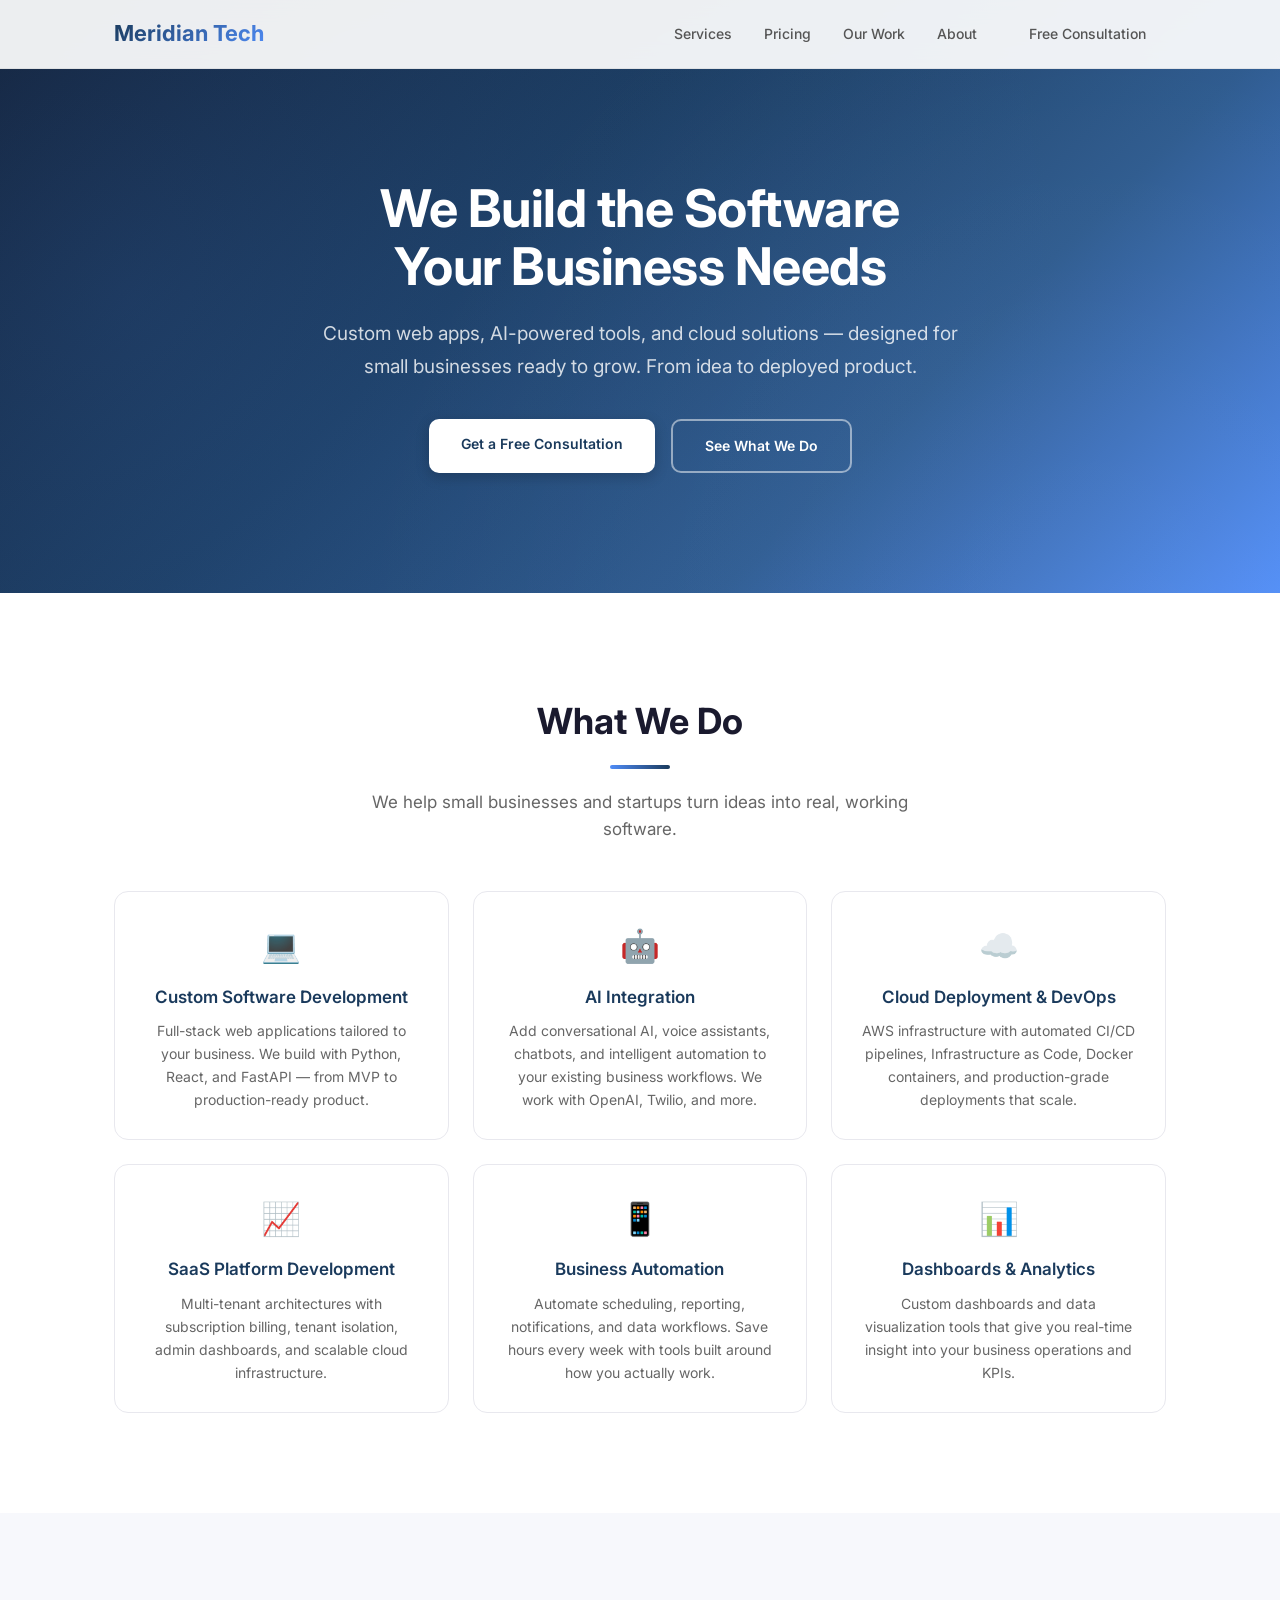
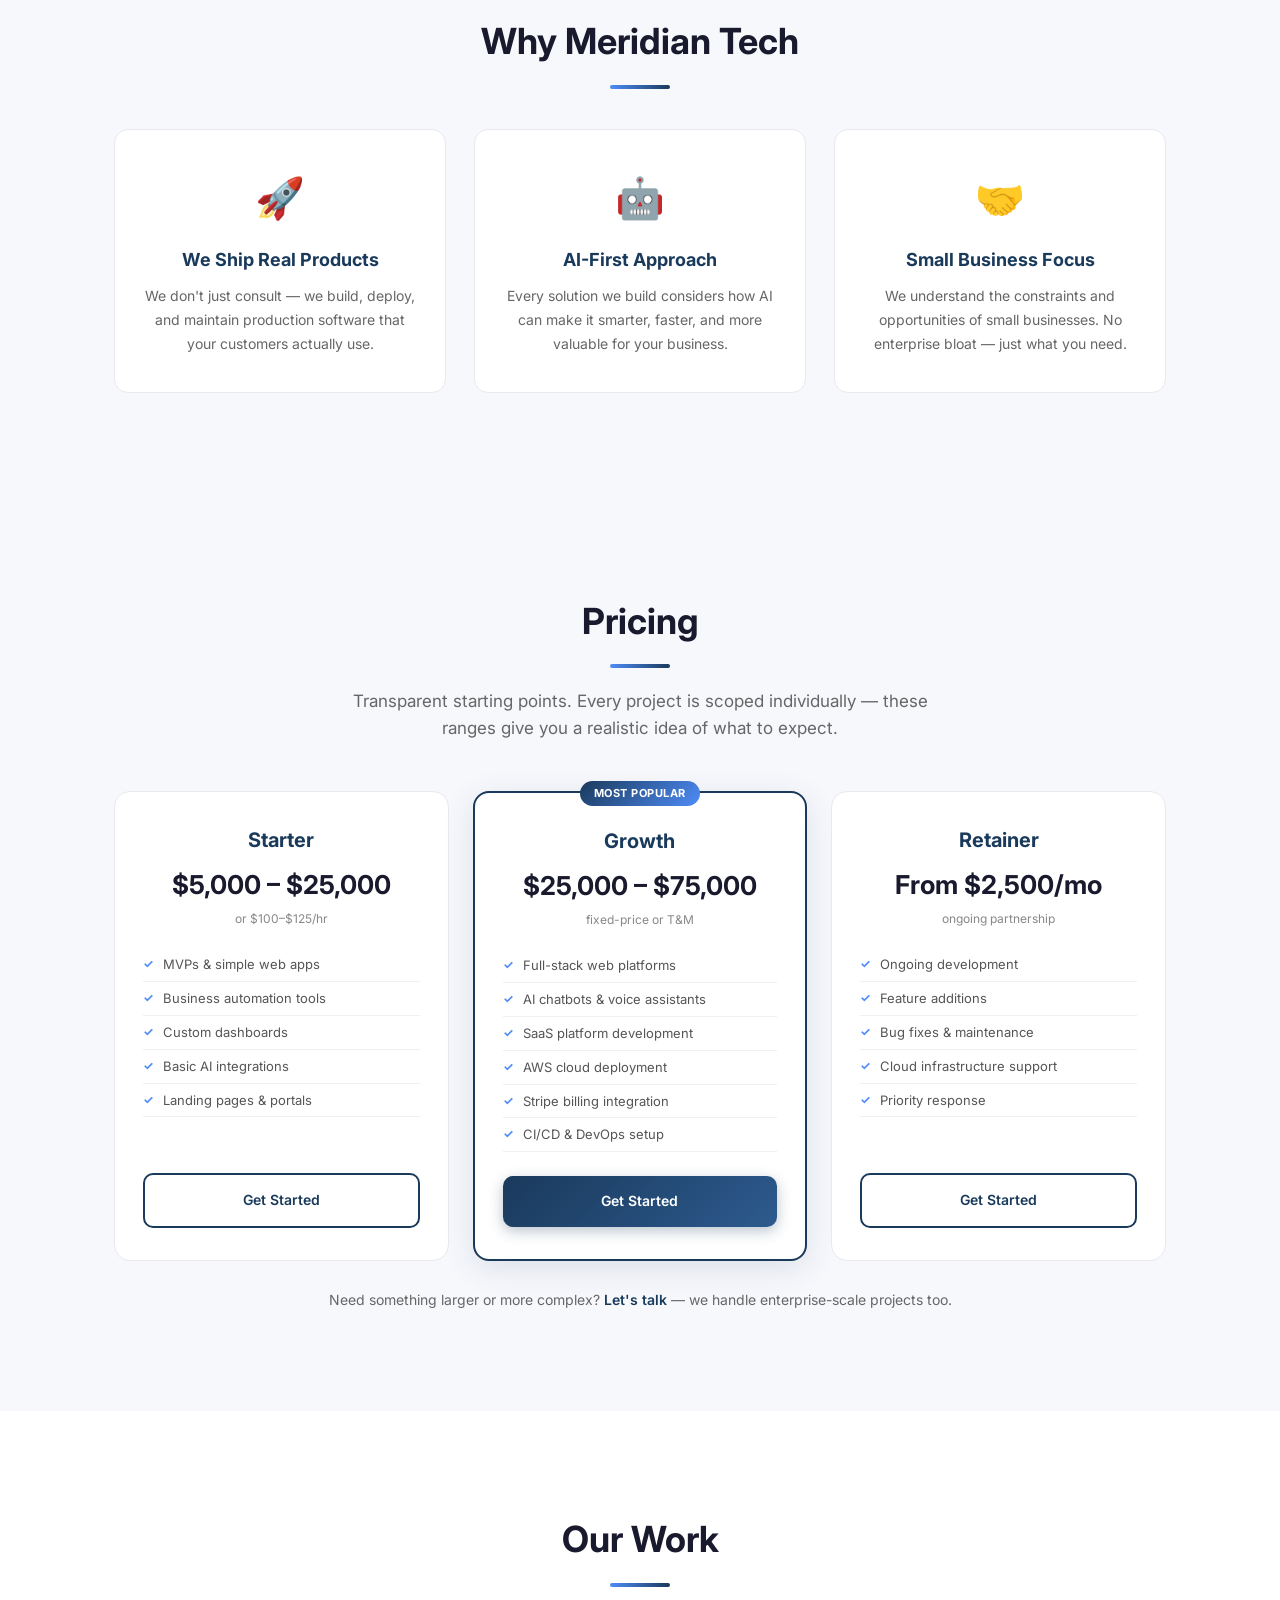
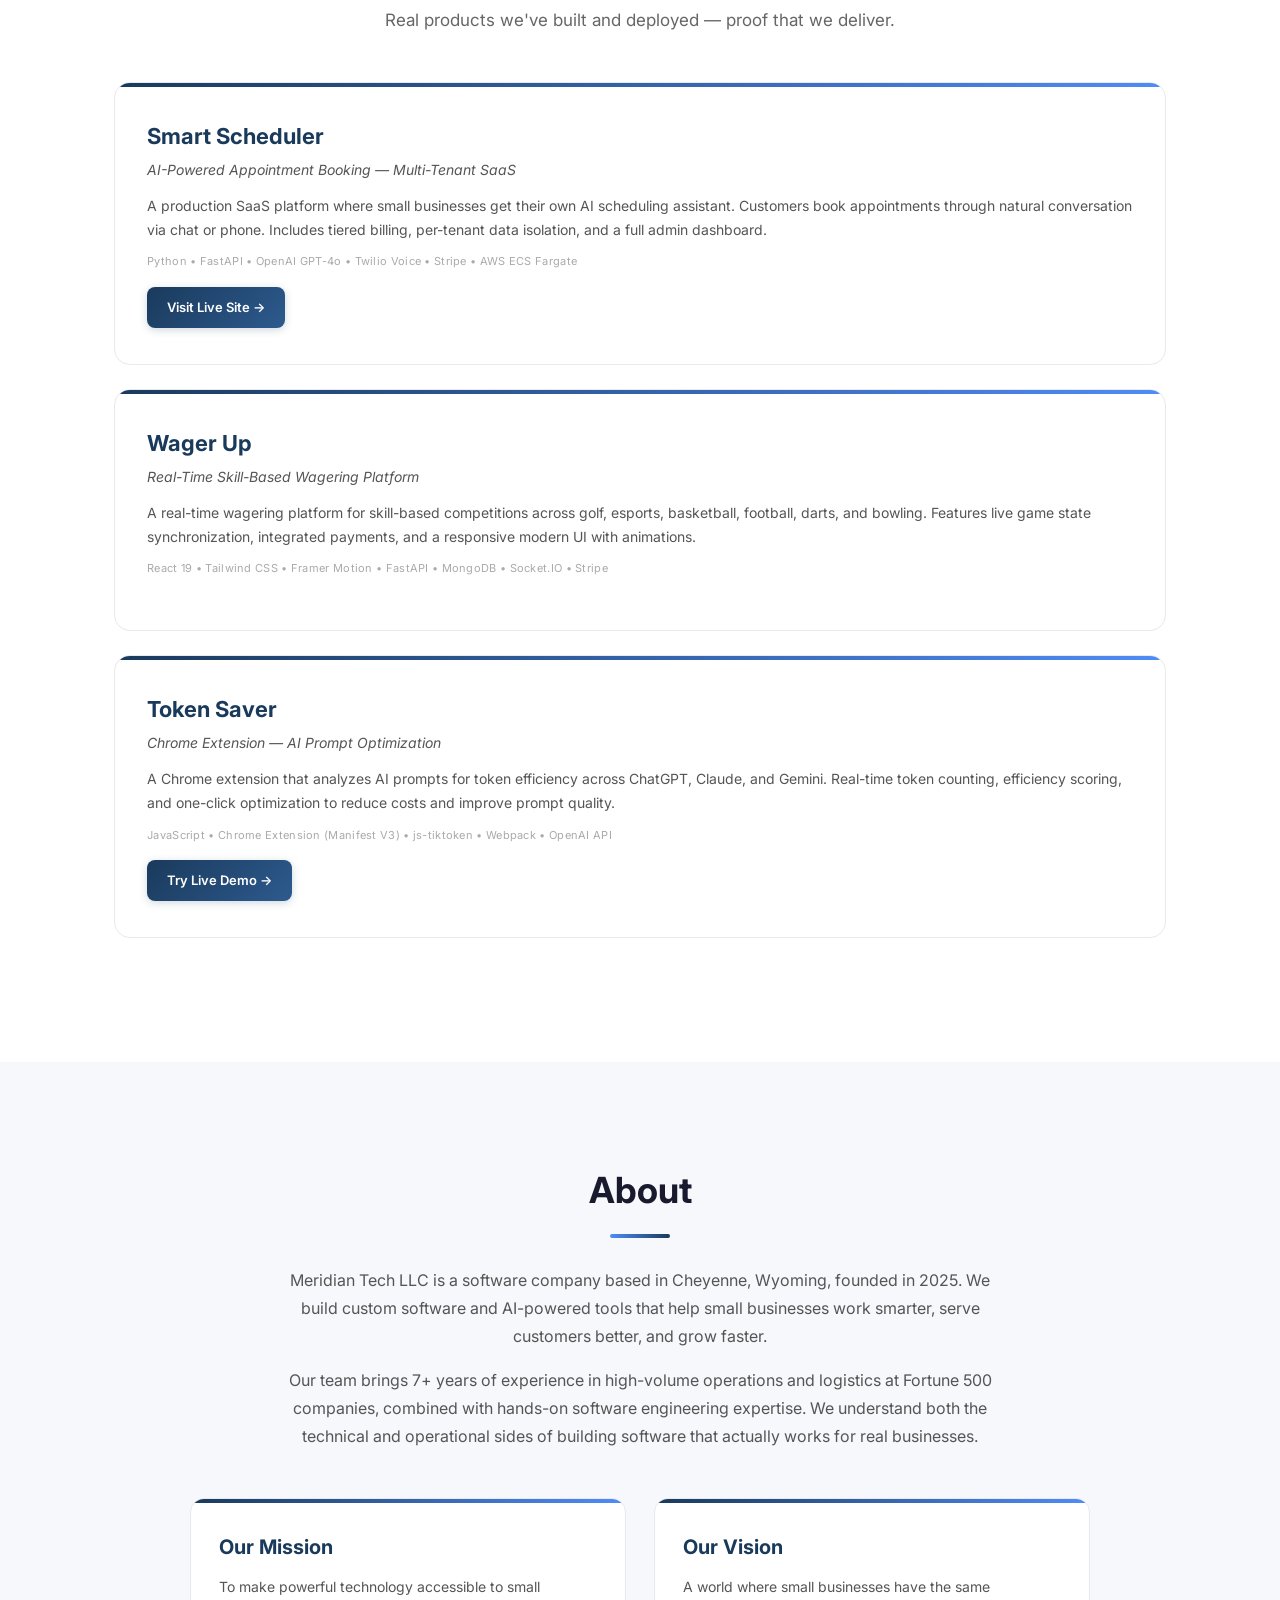
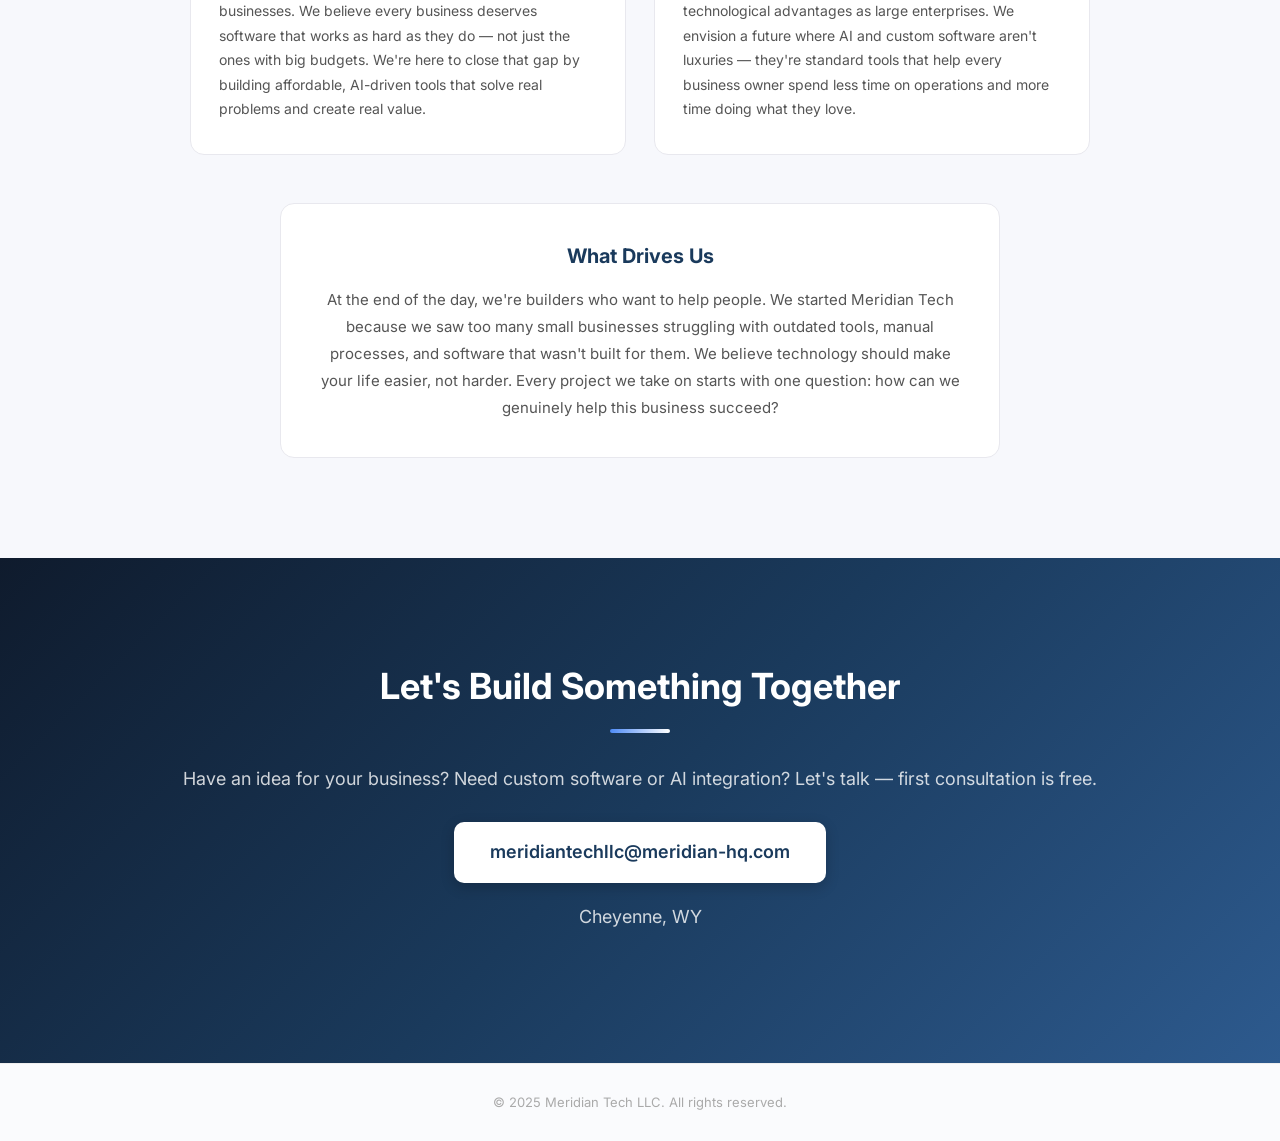
==== index.html @ 708628d1 "Add pricing section with 3 tiers" ====
<!DOCTYPE html>
<html lang="en">
<head>
    <meta charset="UTF-8">
    <meta name="viewport" content="width=device-width, initial-scale=1.0">
    <title>Meridian Tech LLC — Custom Software & AI Solutions for Small Businesses</title>
    <meta name="description" content="Meridian Tech LLC builds custom software, AI integrations, and cloud solutions for small businesses. Get a free consultation today.">
    <link rel="preconnect" href="https://fonts.googleapis.com">
    <link rel="preconnect" href="https://fonts.gstatic.com" crossorigin>
    <link href="https://fonts.googleapis.com/css2?family=Inter:wght@400;500;600;700&display=swap" rel="stylesheet">
    <link rel="stylesheet" href="styles.css">
</head>
<body>

<!-- NAV -->
<nav class="nav">
    <div class="container nav-inner">
        <a href="#" class="logo">Meridian Tech</a>
        <div class="nav-links">
            <a href="#services">Services</a>
            <a href="#pricing">Pricing</a>
            <a href="#work">Our Work</a>
            <a href="#about">About</a>
            <a href="#contact" class="btn btn-sm">Free Consultation</a>
        </div>
        <button class="mobile-toggle" aria-label="Toggle menu">&#9776;</button>
    </div>
</nav>

<!-- HERO -->
<section class="hero">
    <div class="container">
        <h1>We Build the Software<br>Your Business Needs</h1>
        <p class="hero-sub">Custom web apps, AI-powered tools, and cloud solutions — designed for small businesses ready to grow. From idea to deployed product.</p>
        <div class="hero-actions">
            <a href="#contact" class="btn btn-primary">Get a Free Consultation</a>
            <a href="#services" class="btn btn-outline">See What We Do</a>
        </div>
    </div>
</section>

<!-- SERVICES -->
<section id="services" class="section">
    <div class="container">
        <h2 class="section-title fade-in">What We Do</h2>
        <p class="section-desc fade-in">We help small businesses and startups turn ideas into real, working software.</p>
        <div class="services-grid">
            <div class="service fade-in">
                <div class="service-icon">&#128187;</div>
                <h4>Custom Software Development</h4>
                <p>Full-stack web applications tailored to your business. We build with Python, React, and FastAPI — from MVP to production-ready product.</p>
            </div>
            <div class="service fade-in">
                <div class="service-icon">&#129302;</div>
                <h4>AI Integration</h4>
                <p>Add conversational AI, voice assistants, chatbots, and intelligent automation to your existing business workflows. We work with OpenAI, Twilio, and more.</p>
            </div>
            <div class="service fade-in">
                <div class="service-icon">&#9729;&#65039;</div>
                <h4>Cloud Deployment &amp; DevOps</h4>
                <p>AWS infrastructure with automated CI/CD pipelines, Infrastructure as Code, Docker containers, and production-grade deployments that scale.</p>
            </div>
            <div class="service fade-in">
                <div class="service-icon">&#128200;</div>
                <h4>SaaS Platform Development</h4>
                <p>Multi-tenant architectures with subscription billing, tenant isolation, admin dashboards, and scalable cloud infrastructure.</p>
            </div>
            <div class="service fade-in">
                <div class="service-icon">&#128241;</div>
                <h4>Business Automation</h4>
                <p>Automate scheduling, reporting, notifications, and data workflows. Save hours every week with tools built around how you actually work.</p>
            </div>
            <div class="service fade-in">
                <div class="service-icon">&#128202;</div>
                <h4>Dashboards &amp; Analytics</h4>
                <p>Custom dashboards and data visualization tools that give you real-time insight into your business operations and KPIs.</p>
            </div>
        </div>
    </div>
</section>

<!-- WHY US -->
<section class="section section-alt">
    <div class="container">
        <h2 class="section-title fade-in">Why Meridian Tech</h2>
        <div class="why-grid">
            <div class="why-item fade-in">
                <div class="why-icon">&#128640;</div>
                <h4>We Ship Real Products</h4>
                <p>We don't just consult — we build, deploy, and maintain production software that your customers actually use.</p>
            </div>
            <div class="why-item fade-in">
                <div class="why-icon">&#129302;</div>
                <h4>AI-First Approach</h4>
                <p>Every solution we build considers how AI can make it smarter, faster, and more valuable for your business.</p>
            </div>
            <div class="why-item fade-in">
                <div class="why-icon">&#129309;</div>
                <h4>Small Business Focus</h4>
                <p>We understand the constraints and opportunities of small businesses. No enterprise bloat — just what you need.</p>
            </div>
        </div>
    </div>
</section>

<!-- PRICING -->
<section id="pricing" class="section section-alt">
    <div class="container">
        <h2 class="section-title fade-in">Pricing</h2>
        <p class="section-desc fade-in">Transparent starting points. Every project is scoped individually — these ranges give you a realistic idea of what to expect.</p>
        <div class="pricing-grid">

            <div class="pricing-card fade-in">
                <div class="pricing-tier">Starter</div>
                <div class="pricing-range">$5,000 – $25,000</div>
                <div class="pricing-rate">or $100–$125/hr</div>
                <ul class="pricing-list">
                    <li>MVPs &amp; simple web apps</li>
                    <li>Business automation tools</li>
                    <li>Custom dashboards</li>
                    <li>Basic AI integrations</li>
                    <li>Landing pages &amp; portals</li>
                </ul>
                <a href="#contact" class="btn btn-outline">Get Started</a>
            </div>

            <div class="pricing-card pricing-featured fade-in">
                <div class="pricing-badge">Most Popular</div>
                <div class="pricing-tier">Growth</div>
                <div class="pricing-range">$25,000 – $75,000</div>
                <div class="pricing-rate">fixed-price or T&amp;M</div>
                <ul class="pricing-list">
                    <li>Full-stack web platforms</li>
                    <li>AI chatbots &amp; voice assistants</li>
                    <li>SaaS platform development</li>
                    <li>AWS cloud deployment</li>
                    <li>Stripe billing integration</li>
                    <li>CI/CD &amp; DevOps setup</li>
                </ul>
                <a href="#contact" class="btn btn-primary">Get Started</a>
            </div>

            <div class="pricing-card fade-in">
                <div class="pricing-tier">Retainer</div>
                <div class="pricing-range">From $2,500/mo</div>
                <div class="pricing-rate">ongoing partnership</div>
                <ul class="pricing-list">
                    <li>Ongoing development</li>
                    <li>Feature additions</li>
                    <li>Bug fixes &amp; maintenance</li>
                    <li>Cloud infrastructure support</li>
                    <li>Priority response</li>
                </ul>
                <a href="#contact" class="btn btn-outline">Get Started</a>
            </div>

        </div>
        <p class="pricing-note fade-in">Need something larger or more complex? <a href="#contact">Let's talk</a> — we handle enterprise-scale projects too.</p>
    </div>
</section>

<!-- OUR WORK / PORTFOLIO -->
<section id="work" class="section">
    <div class="container">
        <h2 class="section-title fade-in">Our Work</h2>
        <p class="section-desc fade-in">Real products we've built and deployed — proof that we deliver.</p>

        <div class="portfolio-item fade-in">
            <div class="portfolio-info">
                <h3>Smart Scheduler</h3>
                <p class="portfolio-tag">AI-Powered Appointment Booking — Multi-Tenant SaaS</p>
                <p>A production SaaS platform where small businesses get their own AI scheduling assistant. Customers book appointments through natural conversation via chat or phone. Includes tiered billing, per-tenant data isolation, and a full admin dashboard.</p>
                <div class="card-tech">Python &bull; FastAPI &bull; OpenAI GPT-4o &bull; Twilio Voice &bull; Stripe &bull; AWS ECS Fargate</div>
                <a href="https://ai-scheduling-agent.com" class="btn btn-sm" target="_blank">Visit Live Site &rarr;</a>
            </div>
        </div>

        <div class="portfolio-item fade-in">
            <div class="portfolio-info">
                <h3>Wager Up</h3>
                <p class="portfolio-tag">Real-Time Skill-Based Wagering Platform</p>
                <p>A real-time wagering platform for skill-based competitions across golf, esports, basketball, football, darts, and bowling. Features live game state synchronization, integrated payments, and a responsive modern UI with animations.</p>
                <div class="card-tech">React 19 &bull; Tailwind CSS &bull; Framer Motion &bull; FastAPI &bull; MongoDB &bull; Socket.IO &bull; Stripe</div>
            </div>
        </div>

        <div class="portfolio-item fade-in">
            <div class="portfolio-info">
                <h3>Token Saver</h3>
                <p class="portfolio-tag">Chrome Extension — AI Prompt Optimization</p>
                <p>A Chrome extension that analyzes AI prompts for token efficiency across ChatGPT, Claude, and Gemini. Real-time token counting, efficiency scoring, and one-click optimization to reduce costs and improve prompt quality.</p>
                <div class="card-tech">JavaScript &bull; Chrome Extension (Manifest V3) &bull; js-tiktoken &bull; Webpack &bull; OpenAI API</div>
                <a href="https://todddunn84-ux.github.io/Token-Saver/" class="btn btn-sm" target="_blank">Try Live Demo &rarr;</a>
            </div>
        </div>
    </div>
</section>

<!-- ABOUT -->
<section id="about" class="section section-alt">
    <div class="container">
        <h2 class="section-title fade-in">About</h2>
        <div class="about-content fade-in">
            <p>
                Meridian Tech LLC is a software company based in Cheyenne, Wyoming, founded in 2025.
                We build custom software and AI-powered tools that help small businesses work smarter,
                serve customers better, and grow faster.
            </p>
            <p>
                Our team brings 7+ years of experience in high-volume operations and logistics at
                Fortune 500 companies, combined with hands-on software engineering expertise. We understand
                both the technical and operational sides of building software that actually works
                for real businesses.
            </p>
        </div>

        <div class="mission-vision fade-in">
            <div class="mv-card">
                <h3>Our Mission</h3>
                <p>To make powerful technology accessible to small businesses. We believe every business
                deserves software that works as hard as they do — not just the ones with big budgets.
                We're here to close that gap by building affordable, AI-driven tools that solve real
                problems and create real value.</p>
            </div>
            <div class="mv-card">
                <h3>Our Vision</h3>
                <p>A world where small businesses have the same technological advantages as large
                enterprises. We envision a future where AI and custom software aren't luxuries —
                they're standard tools that help every business owner spend less time on operations
                and more time doing what they love.</p>
            </div>
        </div>

        <div class="values-block fade-in">
            <h3>What Drives Us</h3>
            <p>At the end of the day, we're builders who want to help people. We started Meridian Tech
            because we saw too many small businesses struggling with outdated tools, manual processes,
            and software that wasn't built for them. We believe technology should make your life easier,
            not harder. Every project we take on starts with one question: how can we genuinely help
            this business succeed?</p>
        </div>
    </div>
</section>

<!-- CONTACT / CTA -->
<section id="contact" class="section cta-section">
    <div class="container">
        <h2 class="section-title fade-in">Let's Build Something Together</h2>
        <div class="contact-info fade-in">
            <p>Have an idea for your business? Need custom software or AI integration? Let's talk — first consultation is free.</p>
            <a href="mailto:meridiantechllc@meridian-hq.com" class="btn btn-primary btn-lg">meridiantechllc@meridian-hq.com</a>
            <p class="contact-location">Cheyenne, WY</p>
        </div>
    </div>
</section>

<!-- FOOTER -->
<footer class="footer">
    <div class="container">
        <p>&copy; 2025 Meridian Tech LLC. All rights reserved.</p>
    </div>
</footer>

<script>
    // Mobile nav toggle
    const toggle = document.querySelector('.mobile-toggle');
    const navLinks = document.querySelector('.nav-links');
    toggle.addEventListener('click', () => navLinks.classList.toggle('open'));

    // Smooth scroll + close mobile nav
    document.querySelectorAll('a[href^="#"]').forEach(a => {
        a.addEventListener('click', e => {
            e.preventDefault();
            const target = document.querySelector(a.getAttribute('href'));
            if (target) target.scrollIntoView({ behavior: 'smooth' });
            navLinks.classList.remove('open');
        });
    });

    // Nav shadow on scroll
    const nav = document.querySelector('.nav');
    window.addEventListener('scroll', () => {
        nav.classList.toggle('scrolled', window.scrollY > 20);
    });

    // Scroll-triggered fade-in animations
    const observer = new IntersectionObserver((entries) => {
        entries.forEach((entry, i) => {
            if (entry.isIntersecting) {
                setTimeout(() => {
                    entry.target.classList.add('visible');
                }, i * 100);
                observer.unobserve(entry.target);
            }
        });
    }, { threshold: 0.15 });

    document.querySelectorAll('.fade-in').forEach(el => observer.observe(el));
</script>

</body>
</html>
---- styles.css ----
/* === RESET & BASE === */
*, *::before, *::after { margin: 0; padding: 0; box-sizing: border-box; }
html { scroll-behavior: smooth; }
body {
    font-family: 'Inter', -apple-system, BlinkMacSystemFont, sans-serif;
    color: #1a1a2e;
    line-height: 1.6;
    background: #fff;
    overflow-x: hidden;
}
a { color: inherit; text-decoration: none; }
img { max-width: 100%; }

/* === LAYOUT === */
.container { max-width: 1100px; margin: 0 auto; padding: 0 24px; }
.section { padding: 100px 0; }
.section-alt { background: #f7f8fc; }
.section-title {
    font-size: 36px;
    font-weight: 700;
    text-align: center;
    margin-bottom: 12px;
    color: #1a1a2e;
}
.section-title::after {
    content: '';
    display: block;
    width: 60px;
    height: 4px;
    background: linear-gradient(90deg, #4f8cf7, #1a3a5c);
    border-radius: 2px;
    margin: 14px auto 0;
}
.section-desc {
    text-align: center;
    color: #666;
    font-size: 17px;
    max-width: 580px;
    margin: 20px auto 48px;
}

/* === FADE-IN ANIMATION === */
.fade-in {
    opacity: 0;
    transform: translateY(30px);
    transition: opacity 0.7s ease, transform 0.7s ease;
}
.fade-in.visible { opacity: 1; transform: translateY(0); }

/* === NAV === */
.nav {
    position: fixed;
    top: 0; left: 0; right: 0;
    background: rgba(255,255,255,0.92);
    backdrop-filter: blur(12px);
    -webkit-backdrop-filter: blur(12px);
    z-index: 100;
    border-bottom: 1px solid rgba(0,0,0,0.06);
    transition: box-shadow 0.3s;
}

.nav.scrolled { box-shadow: 0 2px 20px rgba(0,0,0,0.08); }
.nav-inner { display: flex; align-items: center; justify-content: space-between; height: 68px; }
.logo {
    font-size: 22px; font-weight: 700;
    background: linear-gradient(135deg, #1a3a5c, #4f8cf7);
    -webkit-background-clip: text; -webkit-text-fill-color: transparent;
    background-clip: text;
}
.nav-links { display: flex; align-items: center; gap: 32px; }
.nav-links a { font-size: 14px; font-weight: 500; color: #555; transition: color 0.2s; position: relative; }
.nav-links a:not(.btn):hover { color: #1a3a5c; }
.nav-links a:not(.btn)::after {
    content: ''; position: absolute; bottom: -4px; left: 0;
    width: 0; height: 2px; background: #4f8cf7; transition: width 0.3s;
}
.nav-links a:not(.btn):hover::after { width: 100%; }
.mobile-toggle { display: none; background: none; border: none; font-size: 26px; cursor: pointer; color: #333; }

/* === BUTTONS === */
.btn {
    display: inline-block; padding: 14px 32px; border-radius: 10px;
    font-size: 14px; font-weight: 600; transition: all 0.3s; cursor: pointer; border: none;
}
.btn-sm { padding: 10px 20px; font-size: 13px; border-radius: 8px; }
.btn-primary {
    background: linear-gradient(135deg, #1a3a5c, #2d5a8e); color: #fff;
    box-shadow: 0 4px 14px rgba(26,58,92,0.3);
}
.btn-primary:hover { transform: translateY(-2px); box-shadow: 0 6px 20px rgba(26,58,92,0.4); }
.btn-outline { border: 2px solid #1a3a5c; color: #1a3a5c; background: transparent; }
.btn-outline:hover { background: #1a3a5c; color: #fff; transform: translateY(-2px); }

/* === HERO === */
.hero {
    padding: 180px 0 120px; text-align: center;
    background: linear-gradient(135deg, #0f1b2d 0%, #1a3a5c 40%, #2d5a8e 70%, #4f8cf7 100%);
    color: #fff; position: relative; overflow: hidden;
}
.hero::before {
    content: ''; position: absolute; top: -50%; left: -50%; width: 200%; height: 200%;
    background: radial-gradient(circle at 30% 50%, rgba(79,140,247,0.15) 0%, transparent 50%),
                radial-gradient(circle at 70% 80%, rgba(255,255,255,0.05) 0%, transparent 40%);
    animation: heroGlow 8s ease-in-out infinite alternate;
}
@keyframes heroGlow { 0% { transform: translate(0,0) scale(1); } 100% { transform: translate(-2%,-1%) scale(1.05); } }
.hero .container { position: relative; z-index: 1; }
.hero h1 { font-size: 52px; font-weight: 700; line-height: 1.12; margin-bottom: 22px; letter-spacing: -0.5px; }
.hero-sub { font-size: 19px; color: rgba(255,255,255,0.8); max-width: 640px; margin: 0 auto 36px; line-height: 1.7; }
.hero-actions { display: flex; gap: 16px; justify-content: center; flex-wrap: wrap; }
.hero .btn-primary { background: #fff; color: #1a3a5c; box-shadow: 0 4px 14px rgba(0,0,0,0.2); }
.hero .btn-primary:hover { box-shadow: 0 6px 24px rgba(0,0,0,0.3); transform: translateY(-2px); }
.hero .btn-outline { border-color: rgba(255,255,255,0.5); color: #fff; }
.hero .btn-outline:hover { background: rgba(255,255,255,0.15); border-color: #fff; }

/* === SERVICES === */
.services-grid { display: grid; grid-template-columns: repeat(3, 1fr); gap: 24px; }
.service {
    background: #fff; border: 1px solid #e8e8ee; border-radius: 14px;
    padding: 28px; transition: all 0.3s ease; position: relative; text-align: center;
}
.service-icon { font-size: 32px; margin-bottom: 12px; }
.service::before {
    content: ''; position: absolute; top: 0; left: 0;
    width: 4px; height: 0;
    background: linear-gradient(180deg, #4f8cf7, #1a3a5c);
    border-radius: 4px 0 0 4px; transition: height 0.4s ease;
}
.service:hover { box-shadow: 0 8px 28px rgba(0,0,0,0.07); transform: translateY(-3px); }
.service:hover::before { height: 100%; }
.service h4 { font-size: 17px; font-weight: 600; color: #1a3a5c; margin-bottom: 8px; }
.service p { font-size: 14px; color: #666; line-height: 1.65; }

/* === WHY US === */
.why-grid { display: grid; grid-template-columns: repeat(3, 1fr); gap: 28px; margin-top: 40px; }
.why-item {
    text-align: center;
    background: #fff;
    border: 1px solid #e8e8ee;
    border-radius: 14px;
    padding: 36px 28px;
    transition: all 0.3s ease;
}
.why-item:hover { box-shadow: 0 10px 32px rgba(0,0,0,0.08); transform: translateY(-4px); }
.why-icon {
    font-size: 40px;
    margin-bottom: 16px;
    display: block;
}
.why-item h4 { font-size: 18px; font-weight: 700; color: #1a3a5c; margin-bottom: 10px; }
.why-item p { font-size: 14px; color: #666; line-height: 1.7; }

/* === PRICING === */
.pricing-grid { display: grid; grid-template-columns: repeat(3, 1fr); gap: 24px; margin-top: 40px; }
.pricing-card {
    background: #fff; border: 1px solid #e8e8ee; border-radius: 16px;
    padding: 32px 28px; text-align: center; position: relative;
    transition: all 0.3s ease; display: flex; flex-direction: column;
}
.pricing-card:hover { box-shadow: 0 12px 40px rgba(0,0,0,0.08); transform: translateY(-4px); }
.pricing-featured {
    border: 2px solid #1a3a5c;
    box-shadow: 0 8px 32px rgba(26,58,92,0.12);
}
.pricing-badge {
    position: absolute; top: -12px; left: 50%; transform: translateX(-50%);
    background: linear-gradient(135deg, #1a3a5c, #4f8cf7);
    color: #fff; font-size: 11px; font-weight: 700; padding: 4px 14px;
    border-radius: 20px; letter-spacing: 0.5px; text-transform: uppercase;
}
.pricing-tier { font-size: 20px; font-weight: 700; color: #1a3a5c; margin-bottom: 8px; }
.pricing-range { font-size: 26px; font-weight: 700; color: #1a1a2e; margin-bottom: 4px; }
.pricing-rate { font-size: 12px; color: #888; margin-bottom: 20px; }
.pricing-list { list-style: none; text-align: left; margin-bottom: 24px; flex: 1; }
.pricing-list li {
    font-size: 13px; color: #555; padding: 6px 0;
    border-bottom: 1px solid #f0f0f0; padding-left: 20px; position: relative;
}
.pricing-list li::before {
    content: '✓'; position: absolute; left: 0;
    color: #4f8cf7; font-weight: 700; font-size: 12px;
}
.pricing-note { text-align: center; font-size: 14px; color: #666; margin-top: 28px; }
.pricing-note a { color: #1a3a5c; font-weight: 600; }

/* === PORTFOLIO === */
.portfolio-item {
    background: #fff; border: 1px solid #e8e8ee; border-radius: 16px;
    padding: 36px 32px; margin-bottom: 24px;
    transition: all 0.3s ease; position: relative; overflow: hidden;
}
.portfolio-item::before {
    content: ''; position: absolute; top: 0; left: 0; right: 0;
    height: 4px; background: linear-gradient(90deg, #1a3a5c, #4f8cf7);
}
.portfolio-item:hover { box-shadow: 0 12px 40px rgba(0,0,0,0.08); transform: translateY(-3px); }
.portfolio-info h3 { font-size: 22px; font-weight: 700; color: #1a3a5c; margin-bottom: 4px; }
.portfolio-tag { font-size: 13px; color: #888; font-style: italic; margin-bottom: 12px; }
.portfolio-info p { font-size: 14px; color: #555; line-height: 1.7; margin-bottom: 12px; }
.card-tech { font-size: 11px; color: #aaa; margin-bottom: 16px; letter-spacing: 0.3px; }
.portfolio-item .btn-sm {
    background: linear-gradient(135deg, #1a3a5c, #2d5a8e); color: #fff;
    box-shadow: 0 2px 8px rgba(26,58,92,0.2);
}
.portfolio-item .btn-sm:hover { box-shadow: 0 4px 12px rgba(26,58,92,0.3); }

/* === CTA SECTION === */
.cta-section {
    background: linear-gradient(135deg, #0f1b2d 0%, #1a3a5c 50%, #2d5a8e 100%); color: #fff;
}
.cta-section .section-title { color: #fff; }
.cta-section .section-title::after { background: linear-gradient(90deg, #4f8cf7, #fff); }
.cta-section .contact-info p { color: rgba(255,255,255,0.8); font-size: 18px; margin-bottom: 12px; }
.cta-section .btn-primary.btn-lg {
    padding: 16px 36px; font-size: 18px; background: #fff; color: #1a3a5c;
    box-shadow: 0 4px 14px rgba(0,0,0,0.2); margin: 16px 0; display: inline-block;
}
.cta-section .btn-primary.btn-lg:hover { box-shadow: 0 6px 24px rgba(0,0,0,0.3); transform: translateY(-2px); }
.cta-section .contact-location { color: rgba(255,255,255,0.5); }

/* === ABOUT === */
.about-content { max-width: 720px; margin: 28px auto 0; text-align: center; }
.about-content p { font-size: 16px; color: #555; margin-bottom: 16px; line-height: 1.75; }

/* === MISSION & VISION === */
.mission-vision {
    display: grid; grid-template-columns: 1fr 1fr; gap: 28px;
    margin-top: 48px; max-width: 900px; margin-left: auto; margin-right: auto;
}
.mv-card {
    background: #fff; border: 1px solid #e8e8ee; border-radius: 14px;
    padding: 32px 28px; position: relative; overflow: hidden;
    transition: all 0.3s ease;
}
.mv-card::before {
    content: ''; position: absolute; top: 0; left: 0; right: 0;
    height: 4px; background: linear-gradient(90deg, #1a3a5c, #4f8cf7);
}
.mv-card:hover { box-shadow: 0 10px 32px rgba(0,0,0,0.08); transform: translateY(-3px); }
.mv-card h3 {
    font-size: 20px; font-weight: 700; color: #1a3a5c; margin-bottom: 12px;
}
.mv-card p { font-size: 14px; color: #555; line-height: 1.75; }

/* === VALUES === */
.values-block {
    max-width: 720px; margin: 48px auto 0; text-align: center;
    background: #fff; border: 1px solid #e8e8ee; border-radius: 14px;
    padding: 36px 32px;
}
.values-block h3 {
    font-size: 20px; font-weight: 700; color: #1a3a5c; margin-bottom: 14px;
}
.values-block p { font-size: 15px; color: #555; line-height: 1.8; }

/* === CONTACT === */
.contact-info { text-align: center; padding: 20px 0; }
.contact-location { font-size: 14px; color: #888; margin-top: 4px; }

/* === FOOTER === */
.footer { padding: 28px 0; text-align: center; font-size: 13px; color: #aaa; border-top: 1px solid #eee; background: #fafbfd; }

/* === RESPONSIVE === */
@media (max-width: 768px) {
    .hero { padding: 140px 0 80px; }
    .hero h1 { font-size: 34px; }
    .hero-sub { font-size: 16px; }
    .section { padding: 70px 0; }
    .section-title { font-size: 28px; }
    .services-grid { grid-template-columns: 1fr; }
    .why-grid { grid-template-columns: 1fr; }
    .mission-vision { grid-template-columns: 1fr; }
    .pricing-grid { grid-template-columns: 1fr; }
    .nav-links {
        display: none; position: absolute; top: 68px; left: 0; right: 0;
        background: rgba(255,255,255,0.98); backdrop-filter: blur(12px);
        flex-direction: column; padding: 24px; gap: 18px;
        border-bottom: 1px solid #eee; box-shadow: 0 8px 24px rgba(0,0,0,0.08);
    }
    .nav-links.open { display: flex; }
    .mobile-toggle { display: block; }
    .cta-section .btn-primary.btn-lg { font-size: 15px; padding: 14px 24px; }
}
@media (max-width: 480px) {
    .hero h1 { font-size: 28px; }
    .container { padding: 0 16px; }
}
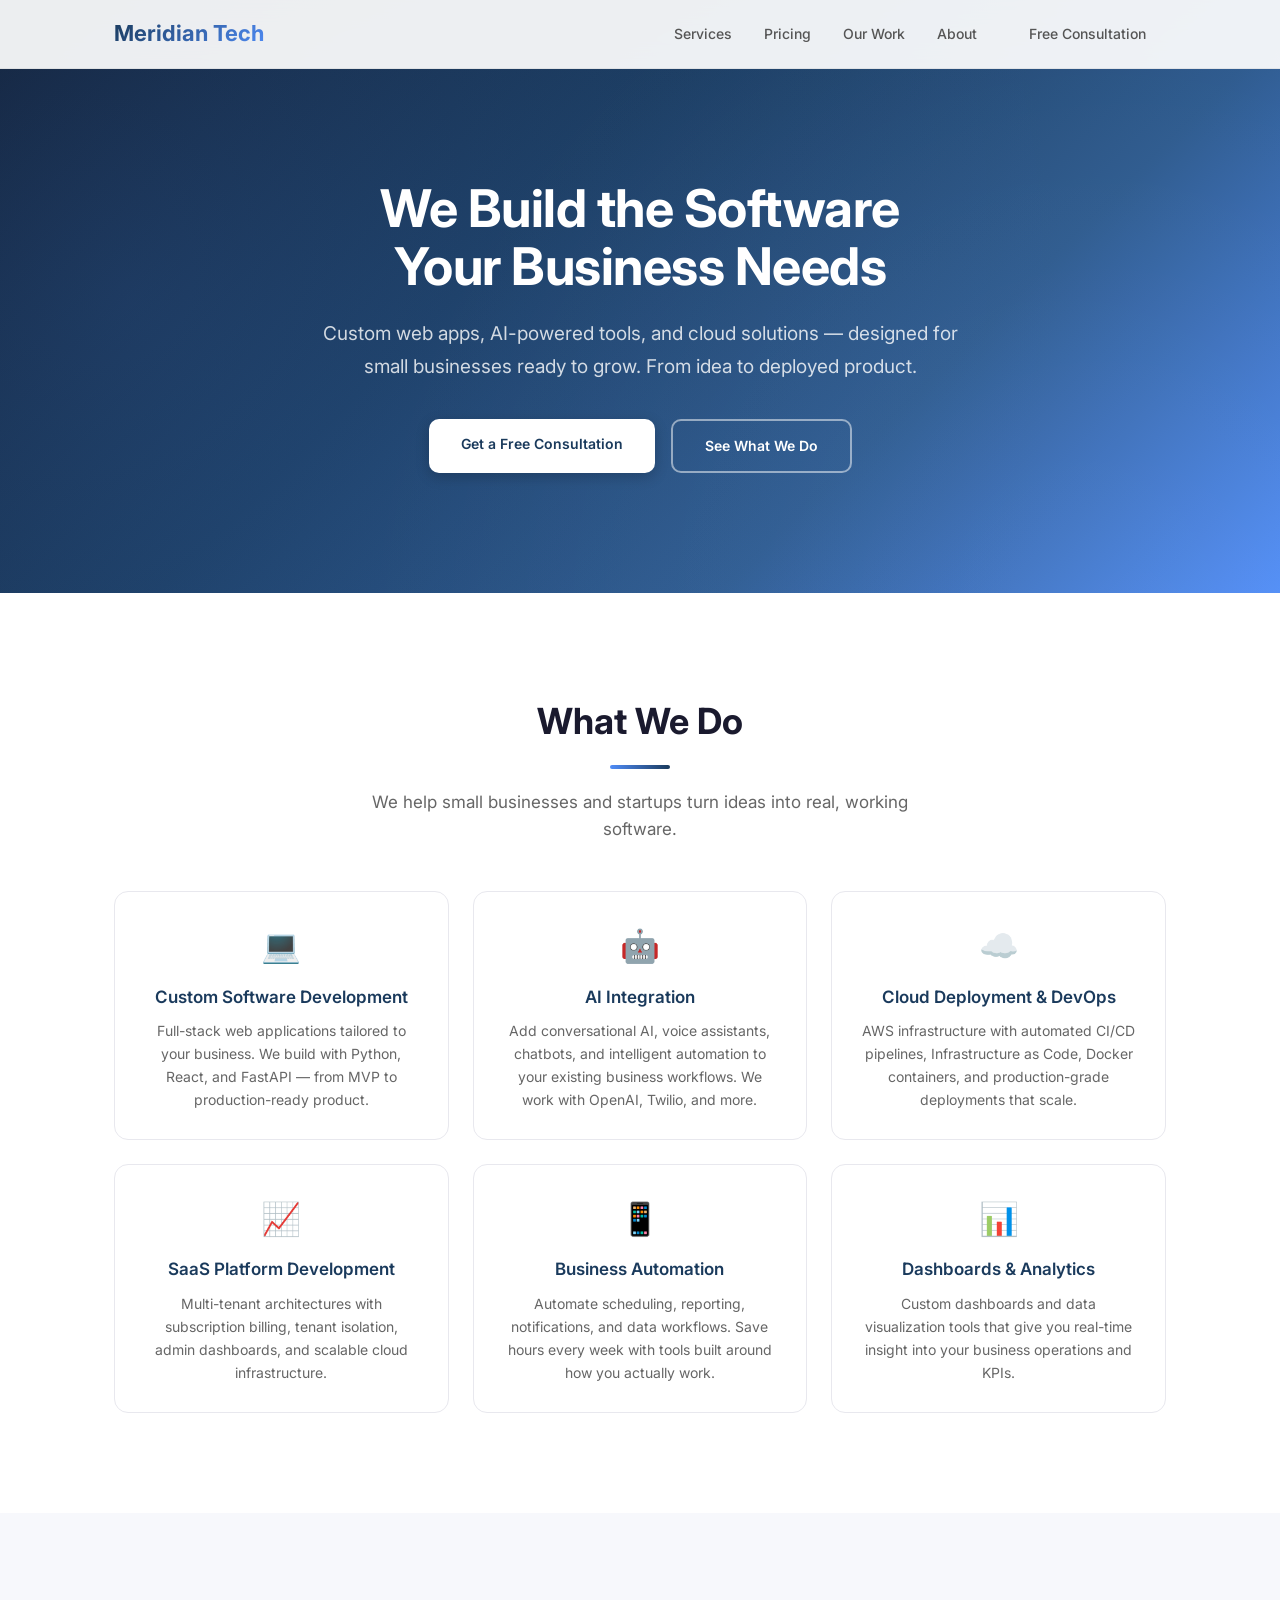
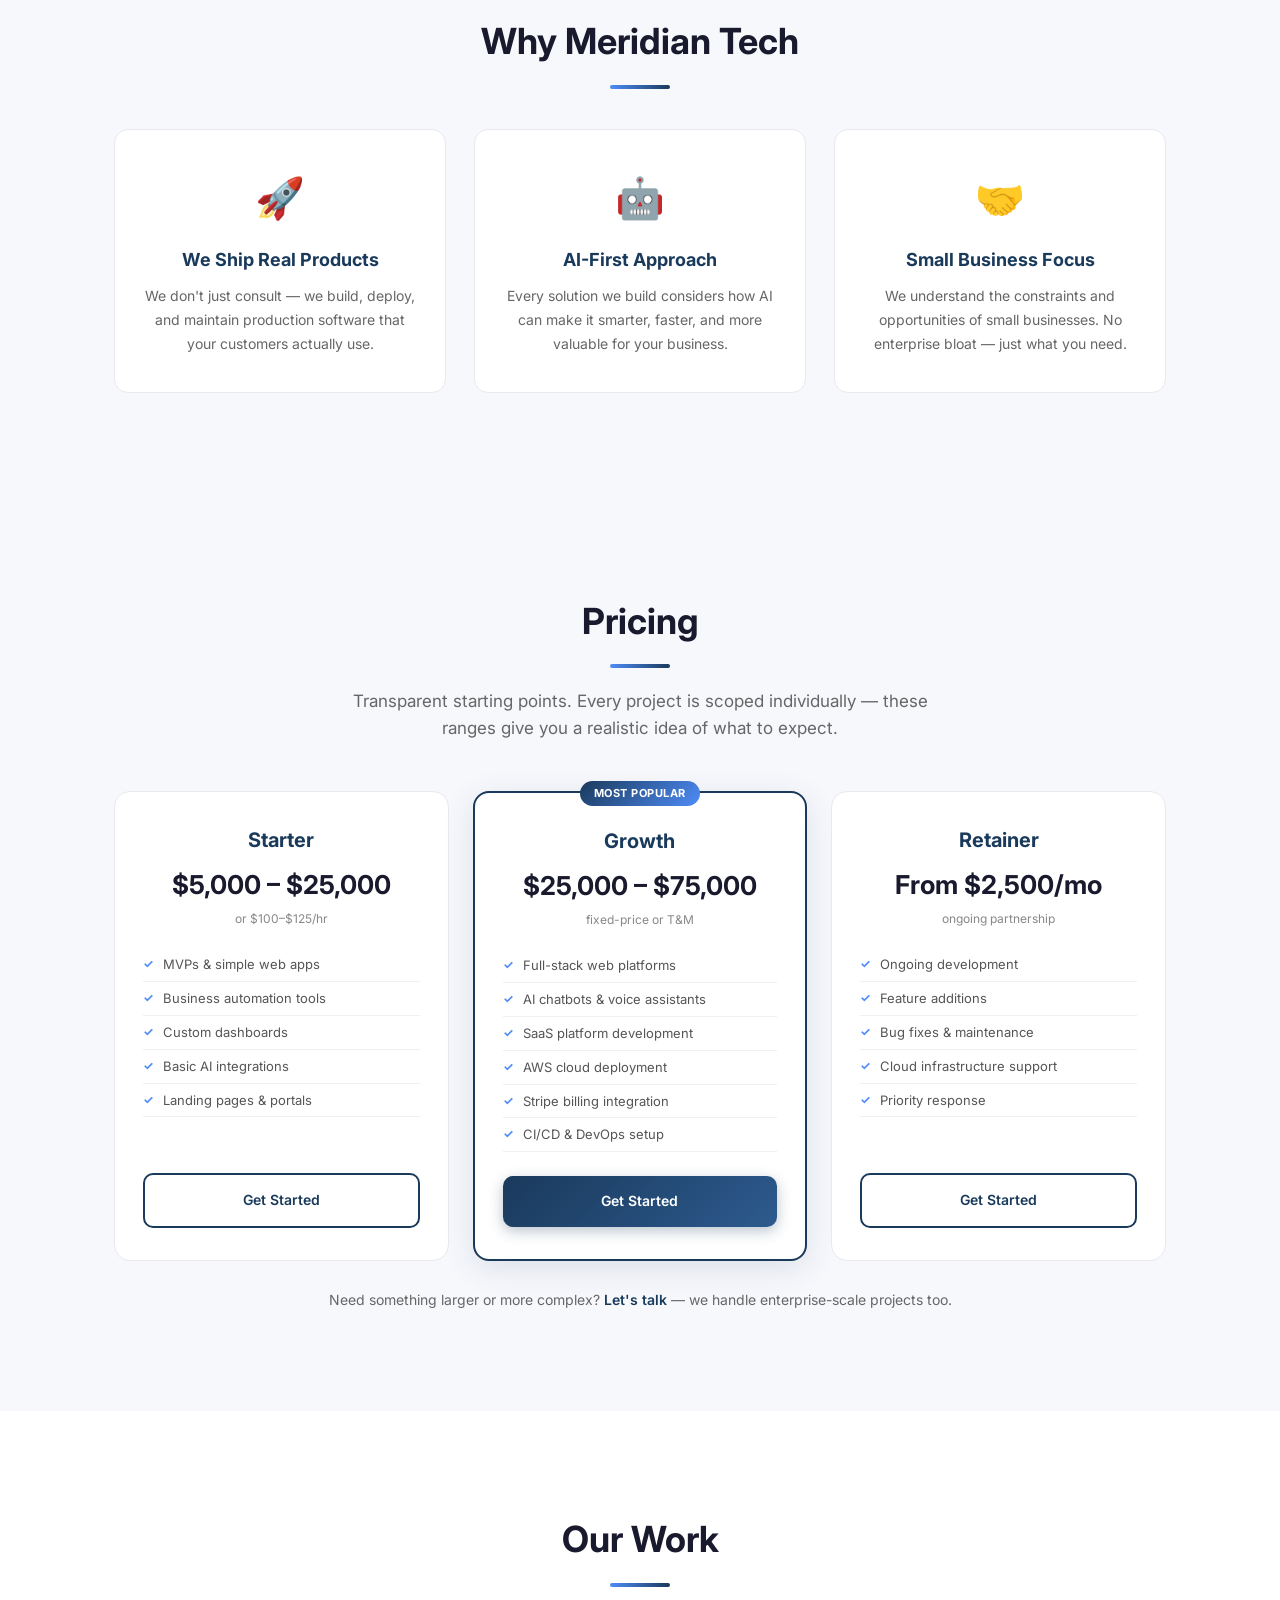
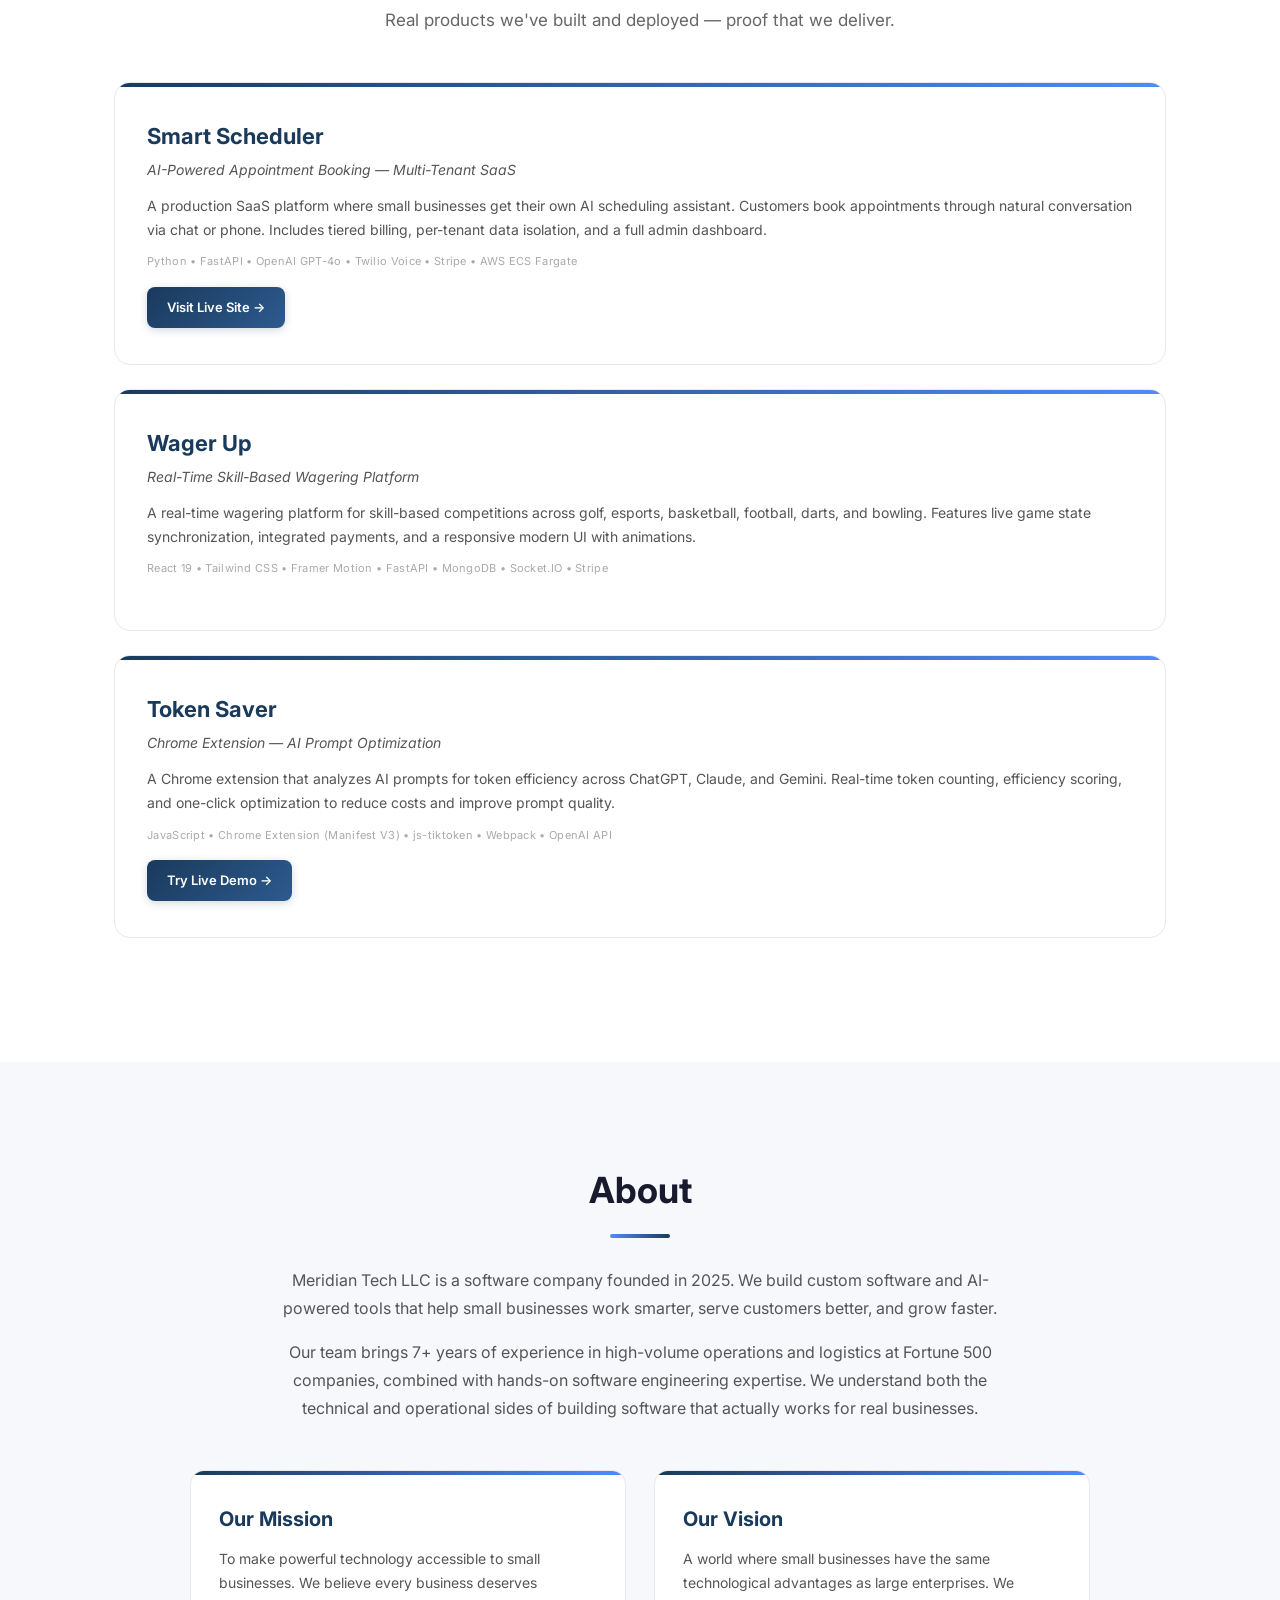
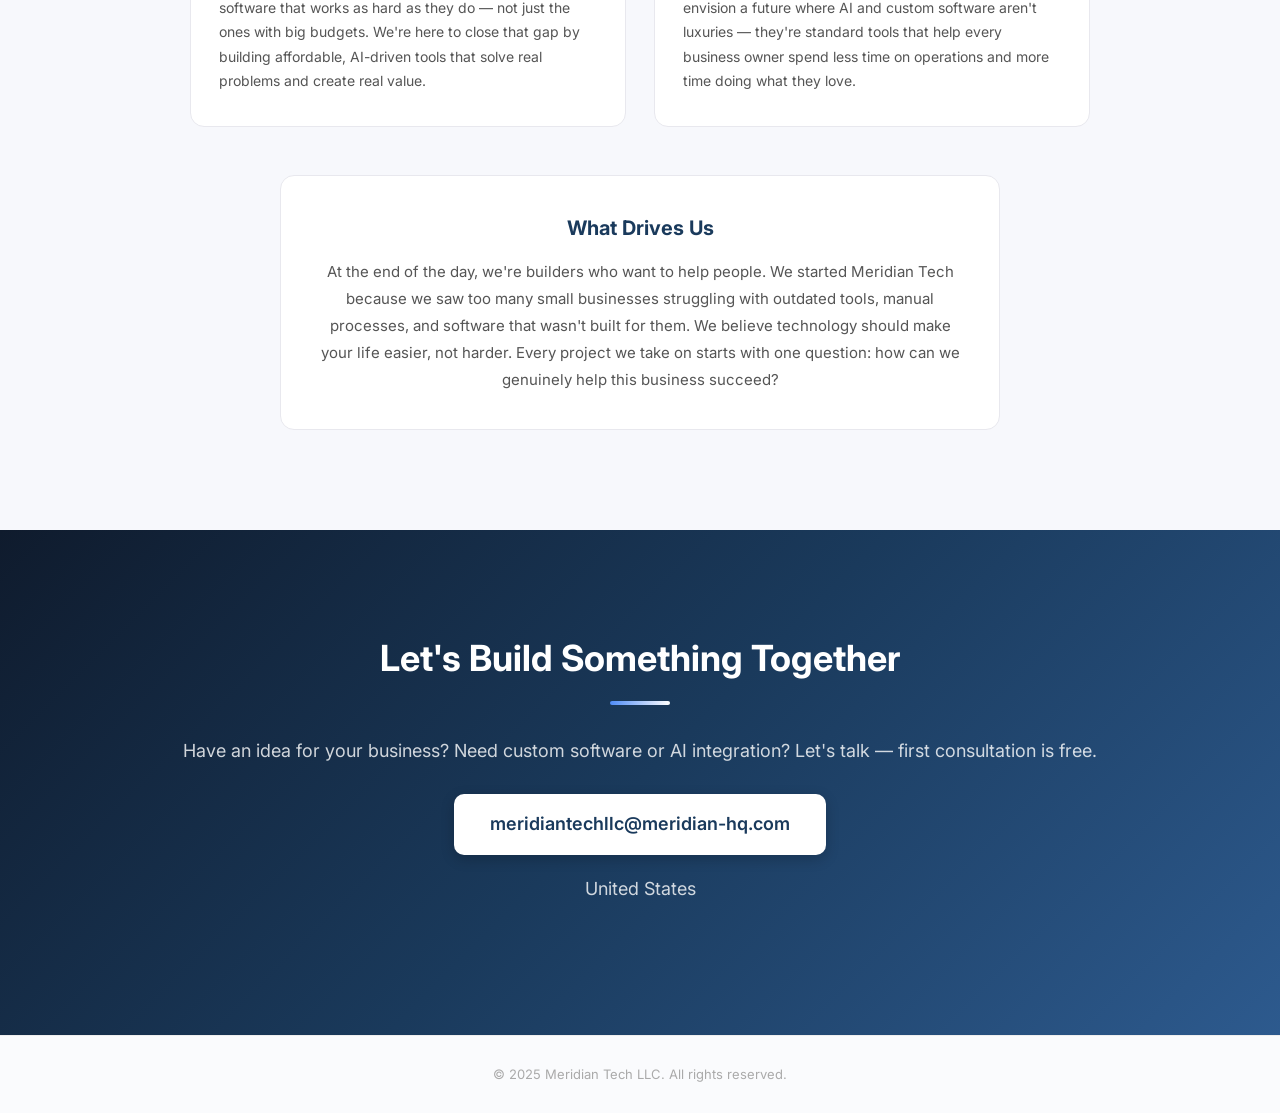
==== commit 532c920e: "Remove Cheyenne WY location from site" ====
--- a/index.html
+++ b/index.html
@@ -202,7 +202,7 @@
         <h2 class="section-title fade-in">About</h2>
         <div class="about-content fade-in">
             <p>
-                Meridian Tech LLC is a software company based in Cheyenne, Wyoming, founded in 2025.
+                Meridian Tech LLC is a software company founded in 2025.
                 We build custom software and AI-powered tools that help small businesses work smarter,
                 serve customers better, and grow faster.
             </p>
@@ -249,7 +249,7 @@
         <div class="contact-info fade-in">
             <p>Have an idea for your business? Need custom software or AI integration? Let's talk — first consultation is free.</p>
             <a href="mailto:meridiantechllc@meridian-hq.com" class="btn btn-primary btn-lg">meridiantechllc@meridian-hq.com</a>
-            <p class="contact-location">Cheyenne, WY</p>
+            <p class="contact-location">United States</p>
         </div>
     </div>
 </section>
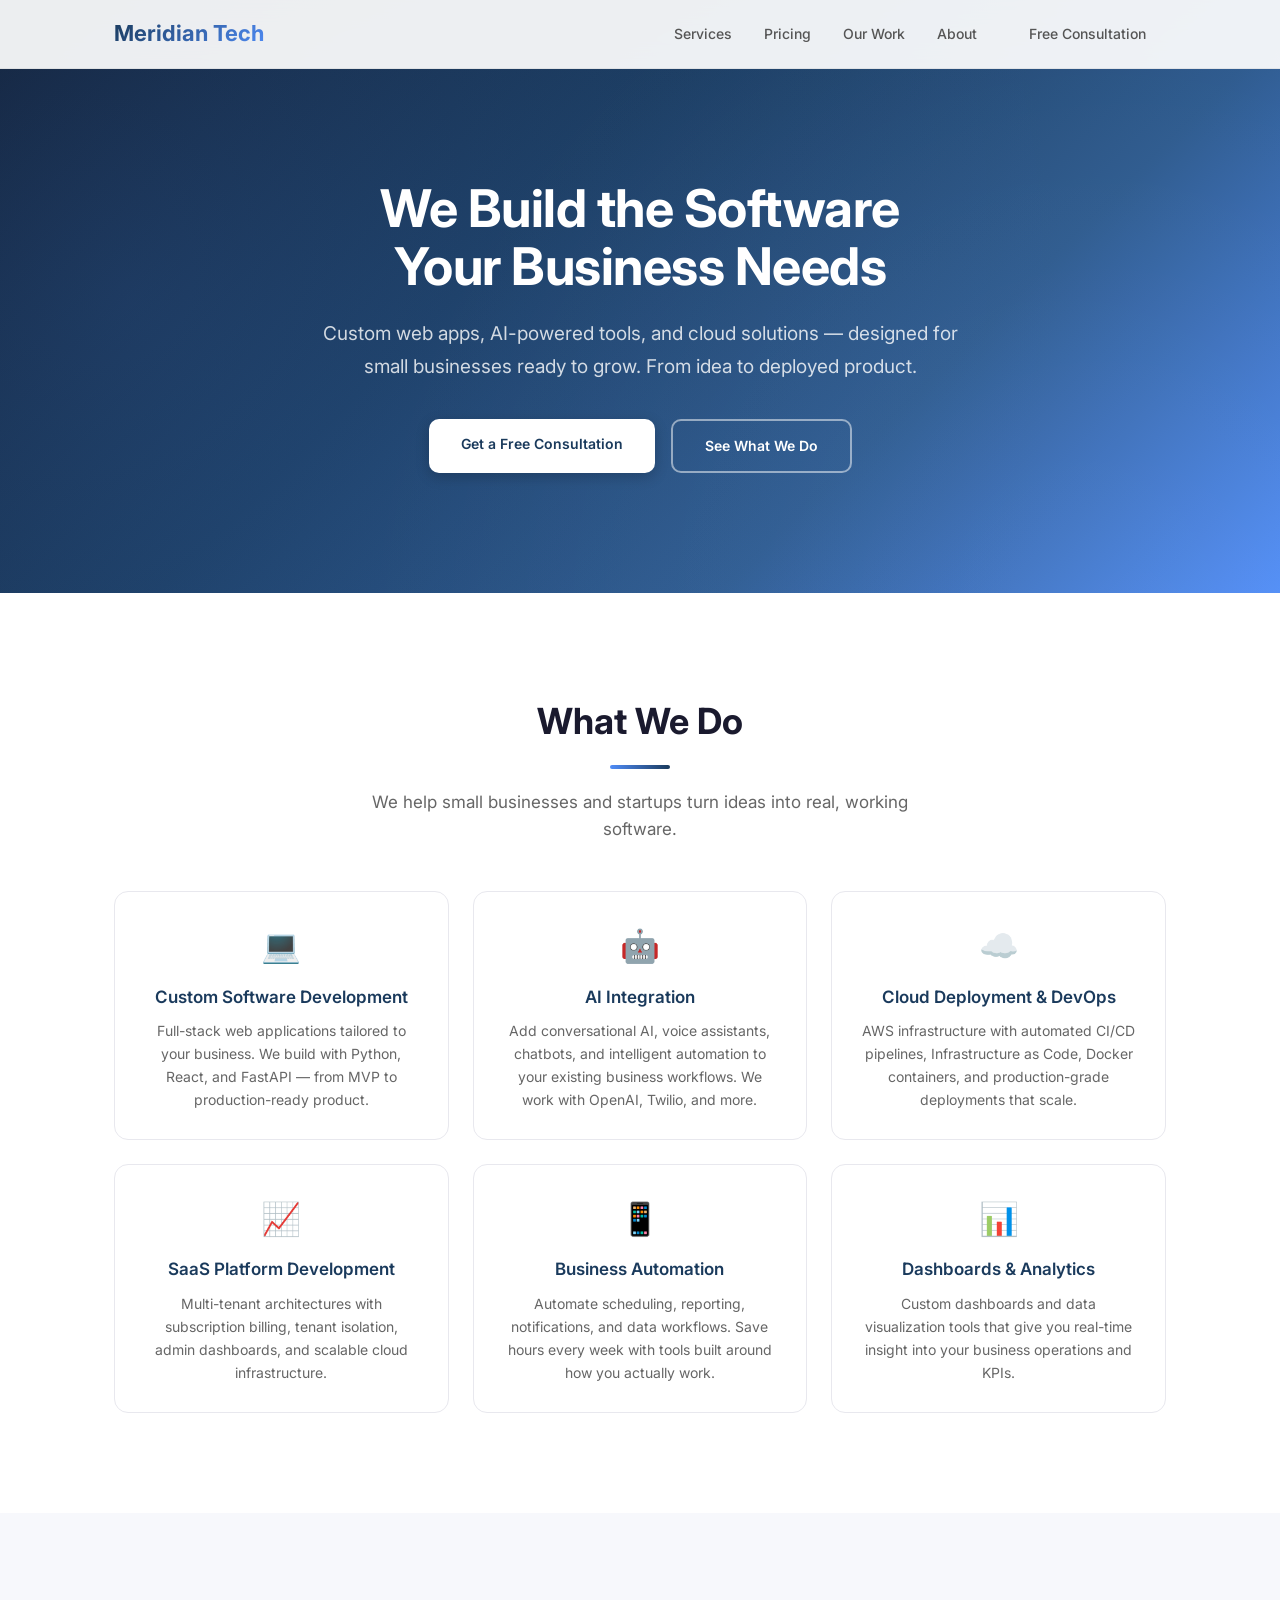
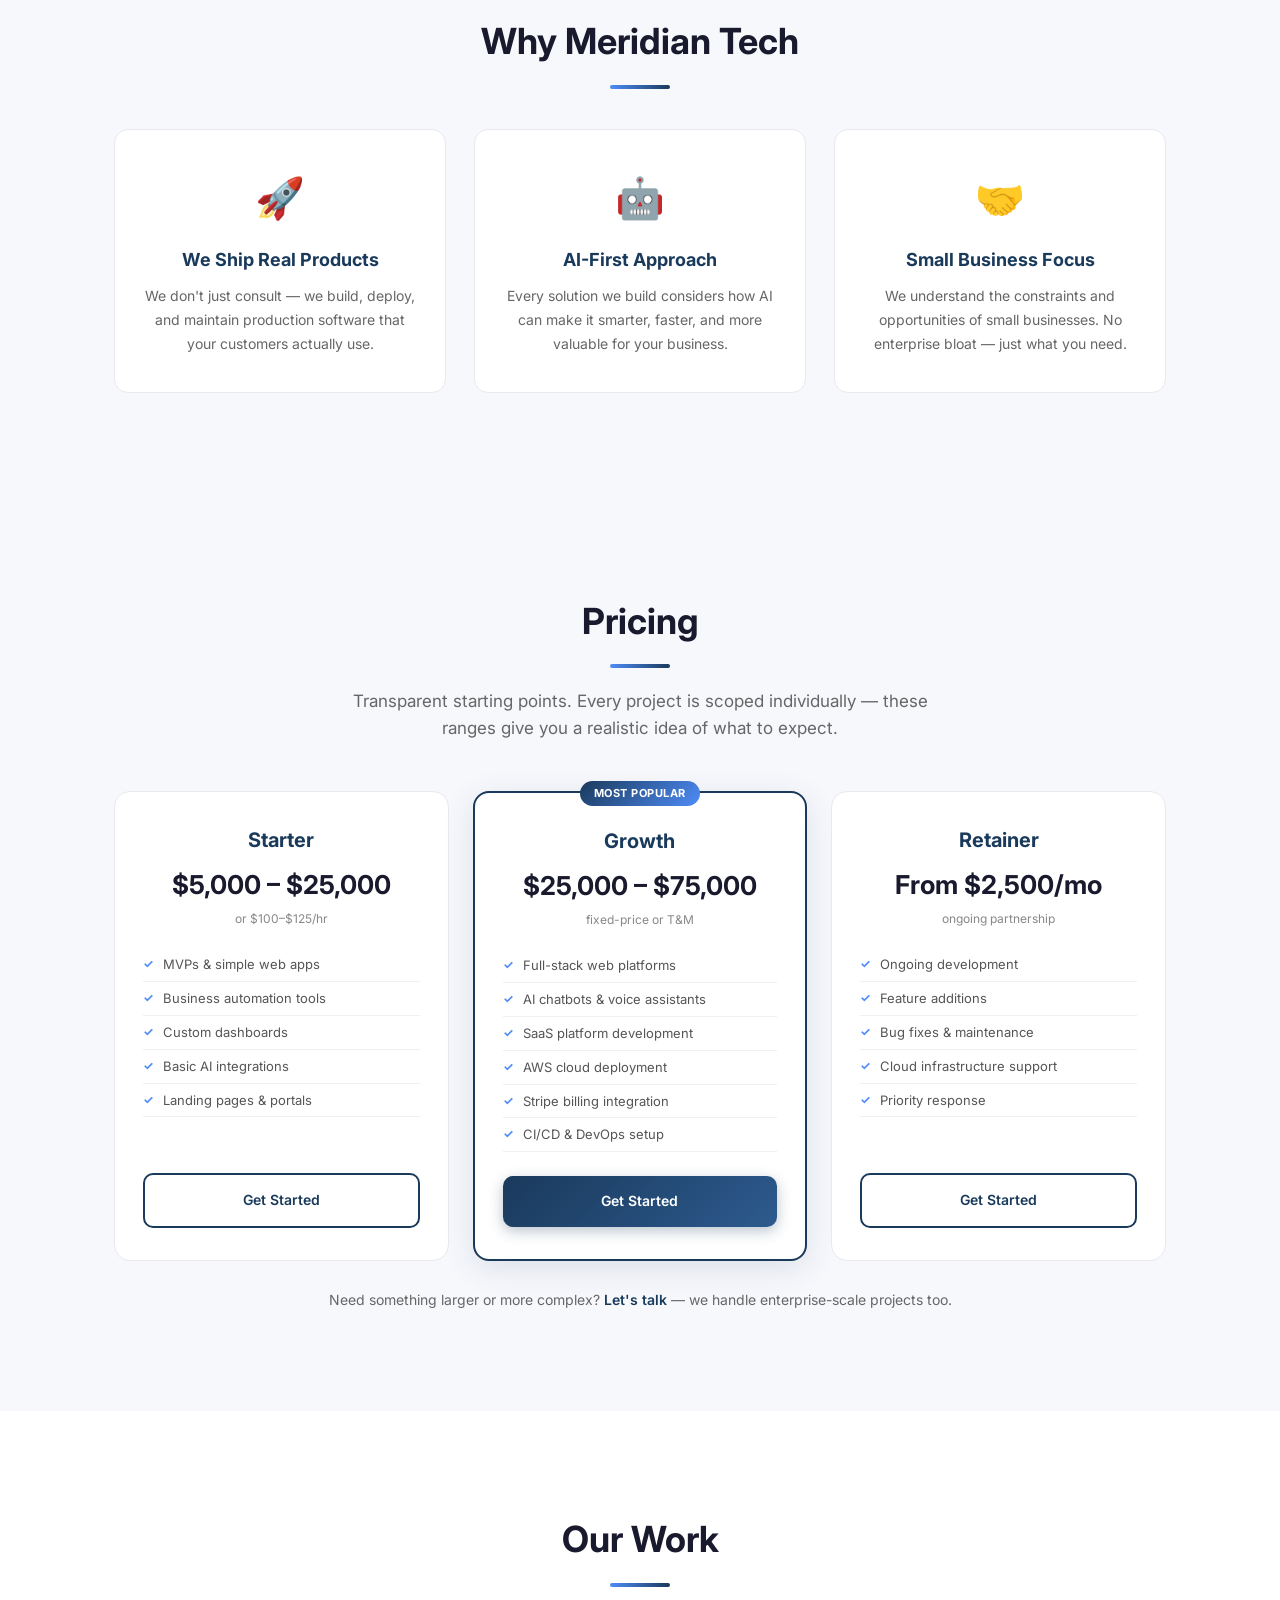
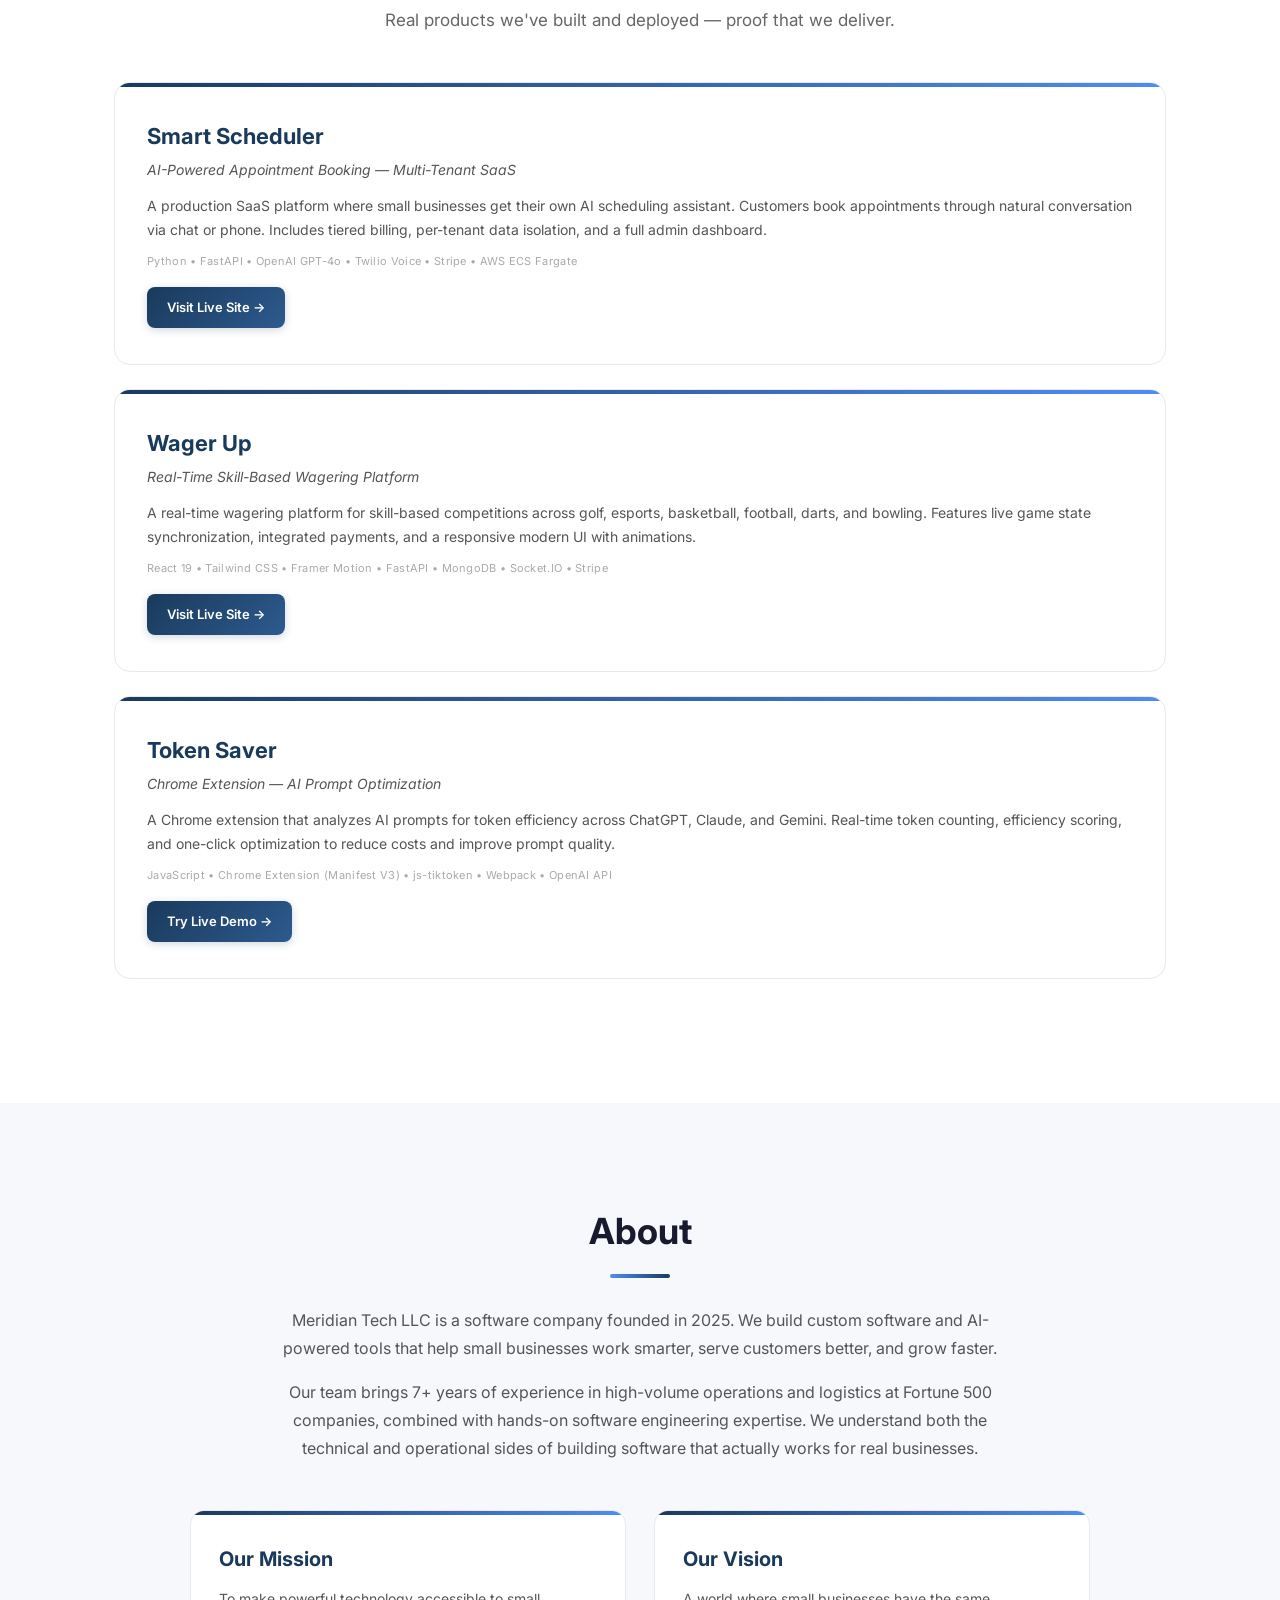
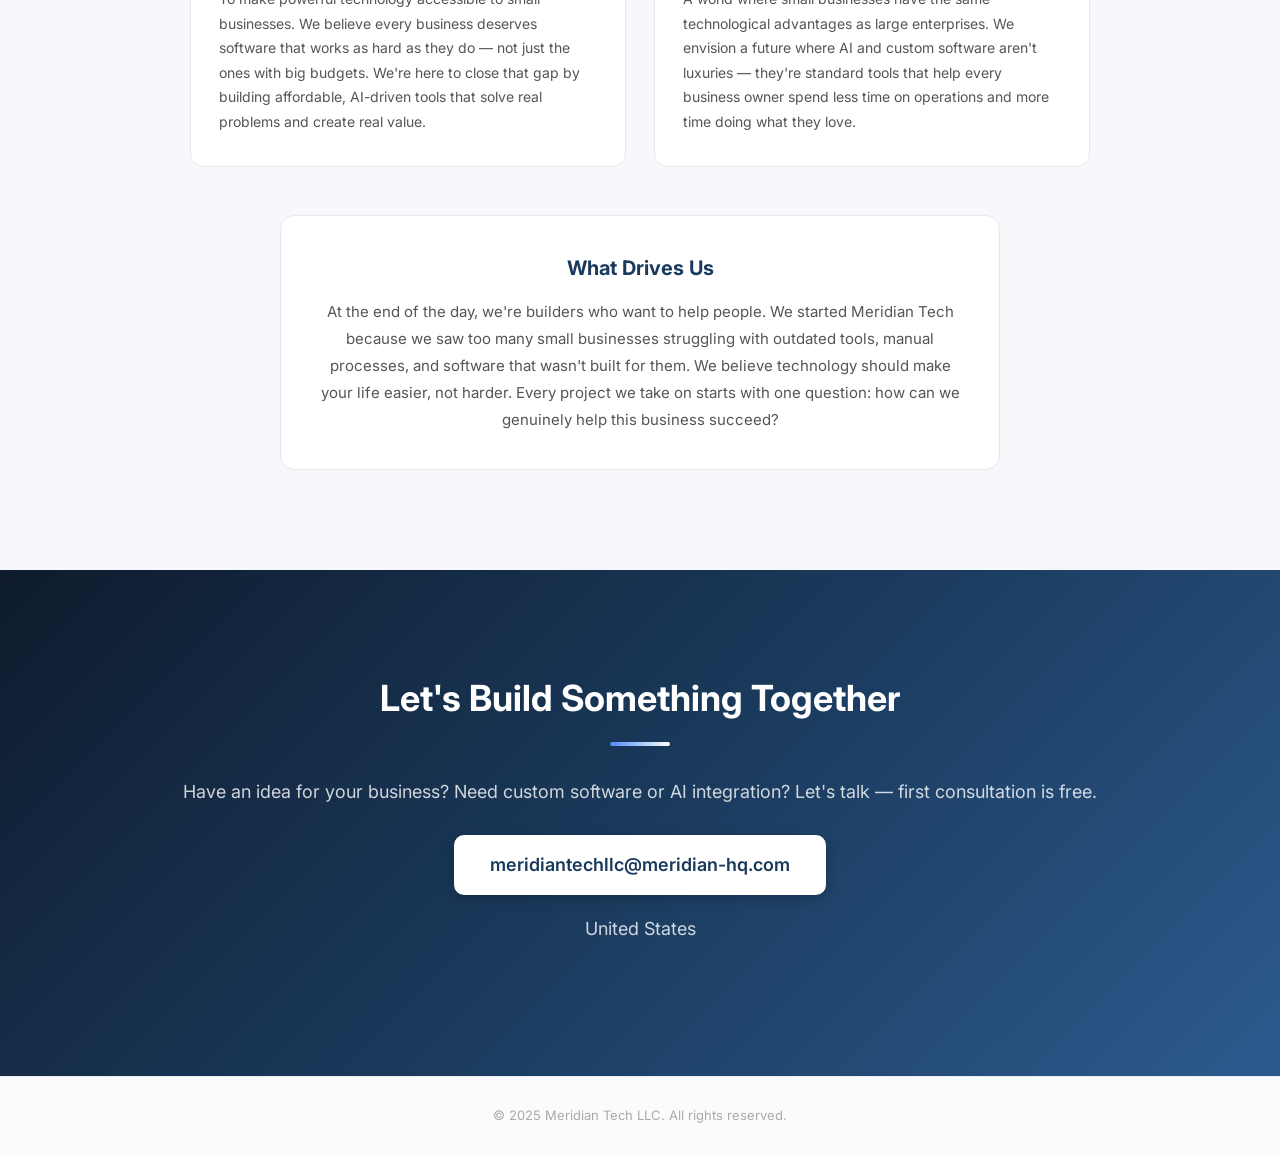
==== commit 96d1004d: "Add Wager Up live site link to portfolio" ====
--- a/index.html
+++ b/index.html
@@ -9,6 +9,7 @@
     <link rel="preconnect" href="https://fonts.gstatic.com" crossorigin>
     <link href="https://fonts.googleapis.com/css2?family=Inter:wght@400;500;600;700&display=swap" rel="stylesheet">
     <link rel="stylesheet" href="styles.css">
+    <link rel="icon" type="image/svg+xml" href="favicon.svg">
 </head>
 <body>
 
@@ -181,6 +182,7 @@
                 <p class="portfolio-tag">Real-Time Skill-Based Wagering Platform</p>
                 <p>A real-time wagering platform for skill-based competitions across golf, esports, basketball, football, darts, and bowling. Features live game state synchronization, integrated payments, and a responsive modern UI with animations.</p>
                 <div class="card-tech">React 19 &bull; Tailwind CSS &bull; Framer Motion &bull; FastAPI &bull; MongoDB &bull; Socket.IO &bull; Stripe</div>
+                <a href="https://wagerupapp.com" class="btn btn-sm" target="_blank">Visit Live Site &rarr;</a>
             </div>
         </div>
 
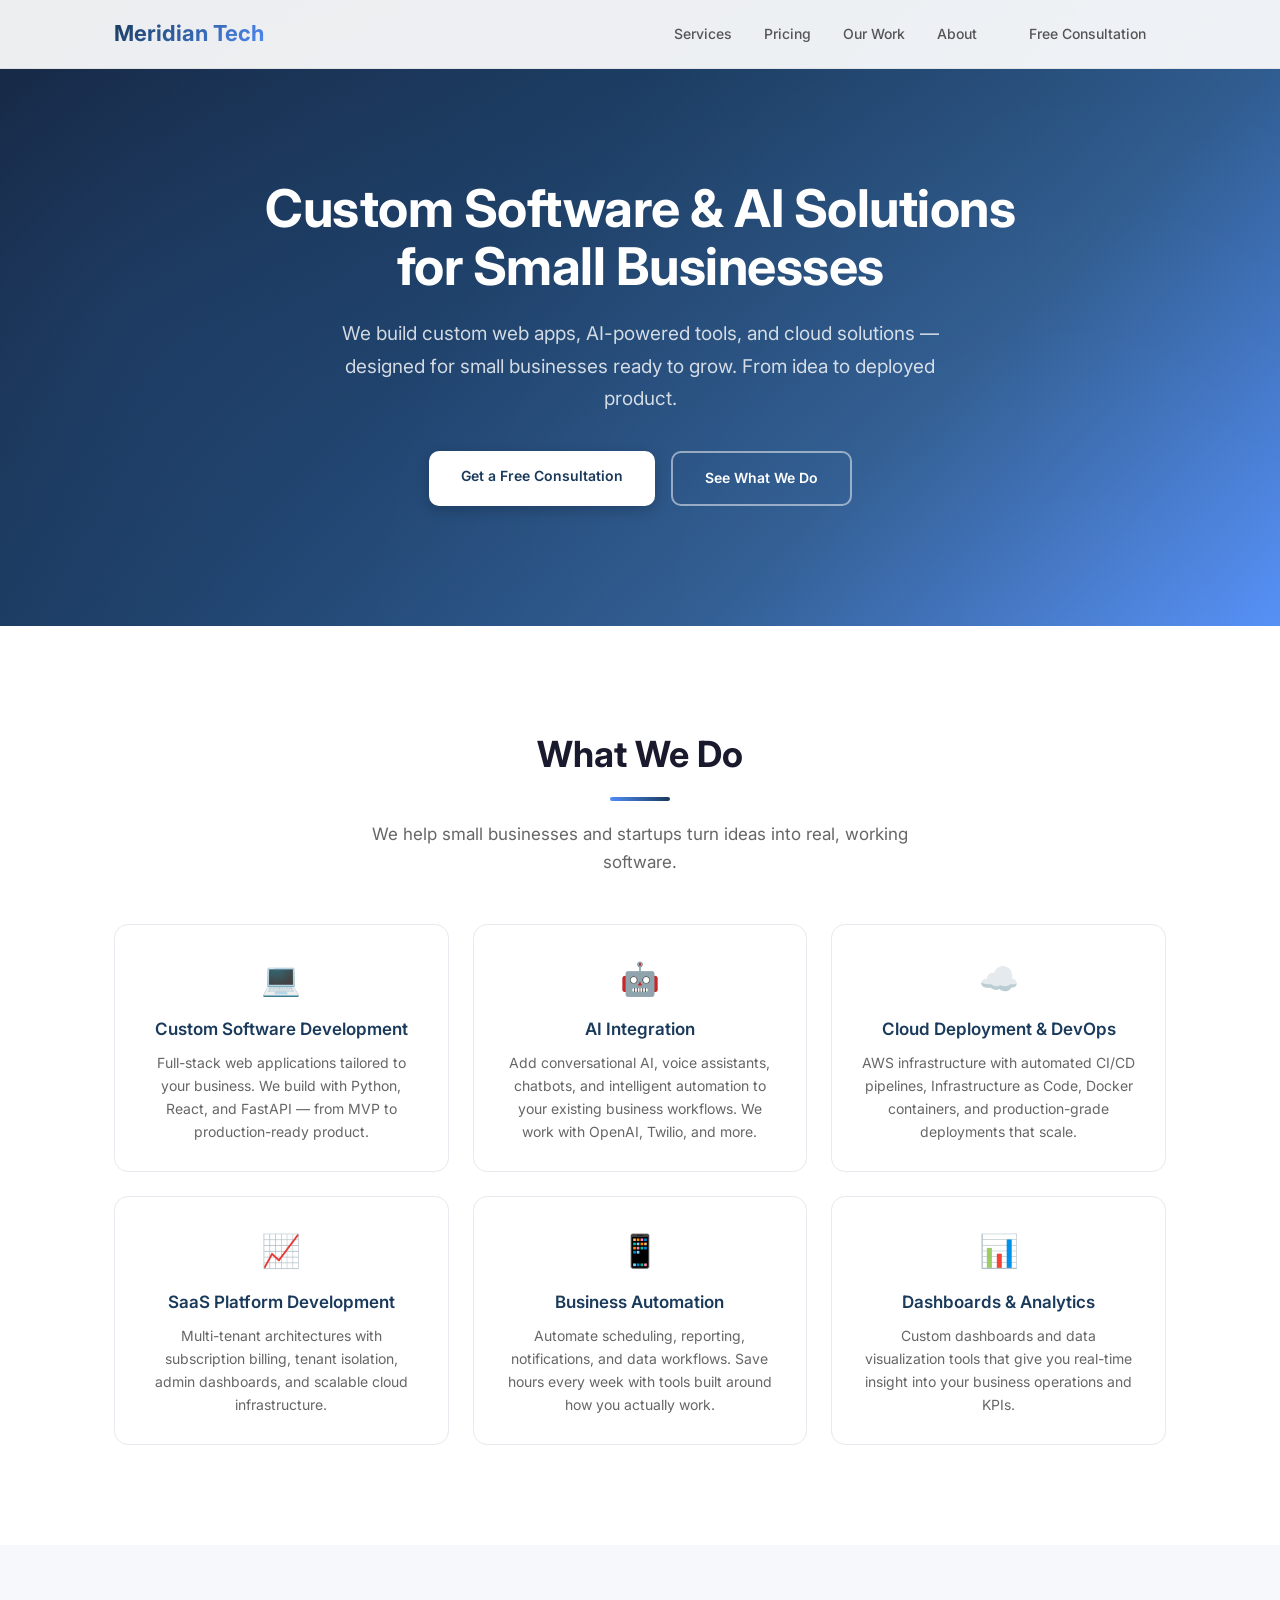
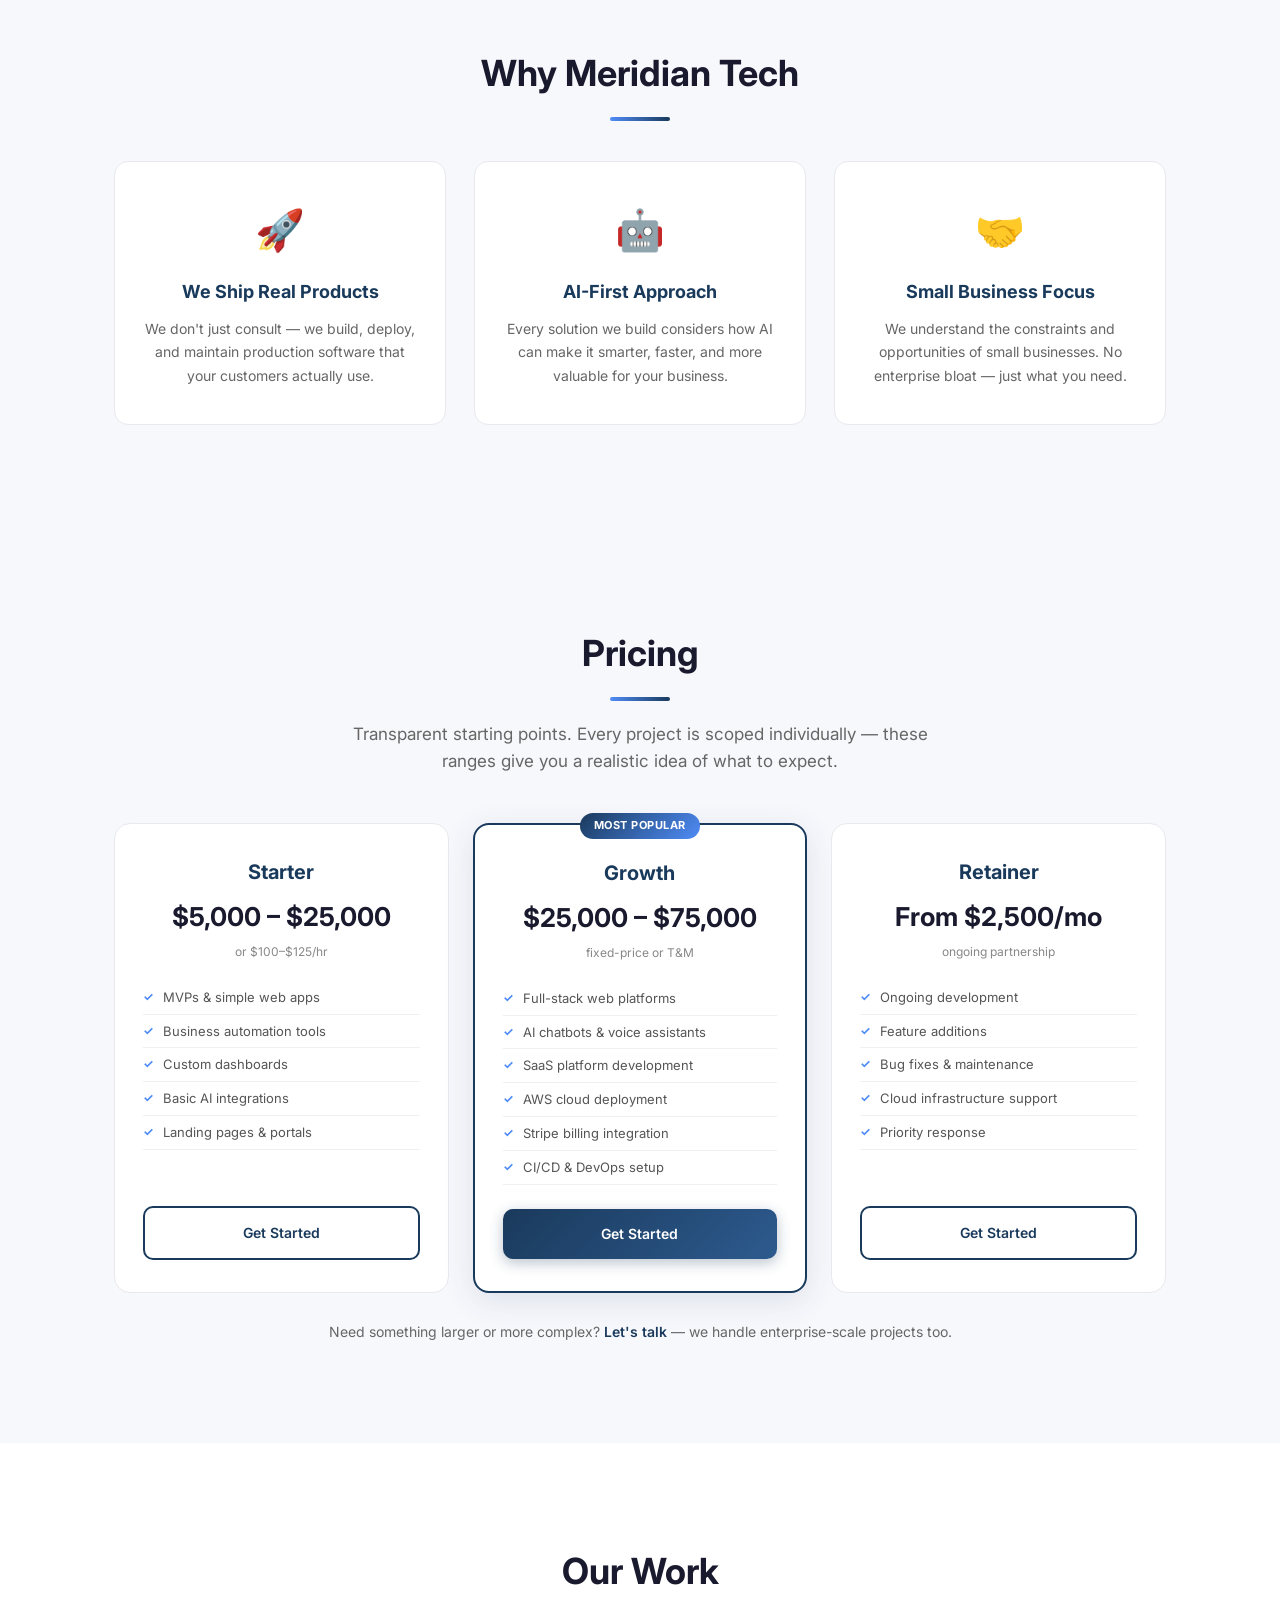
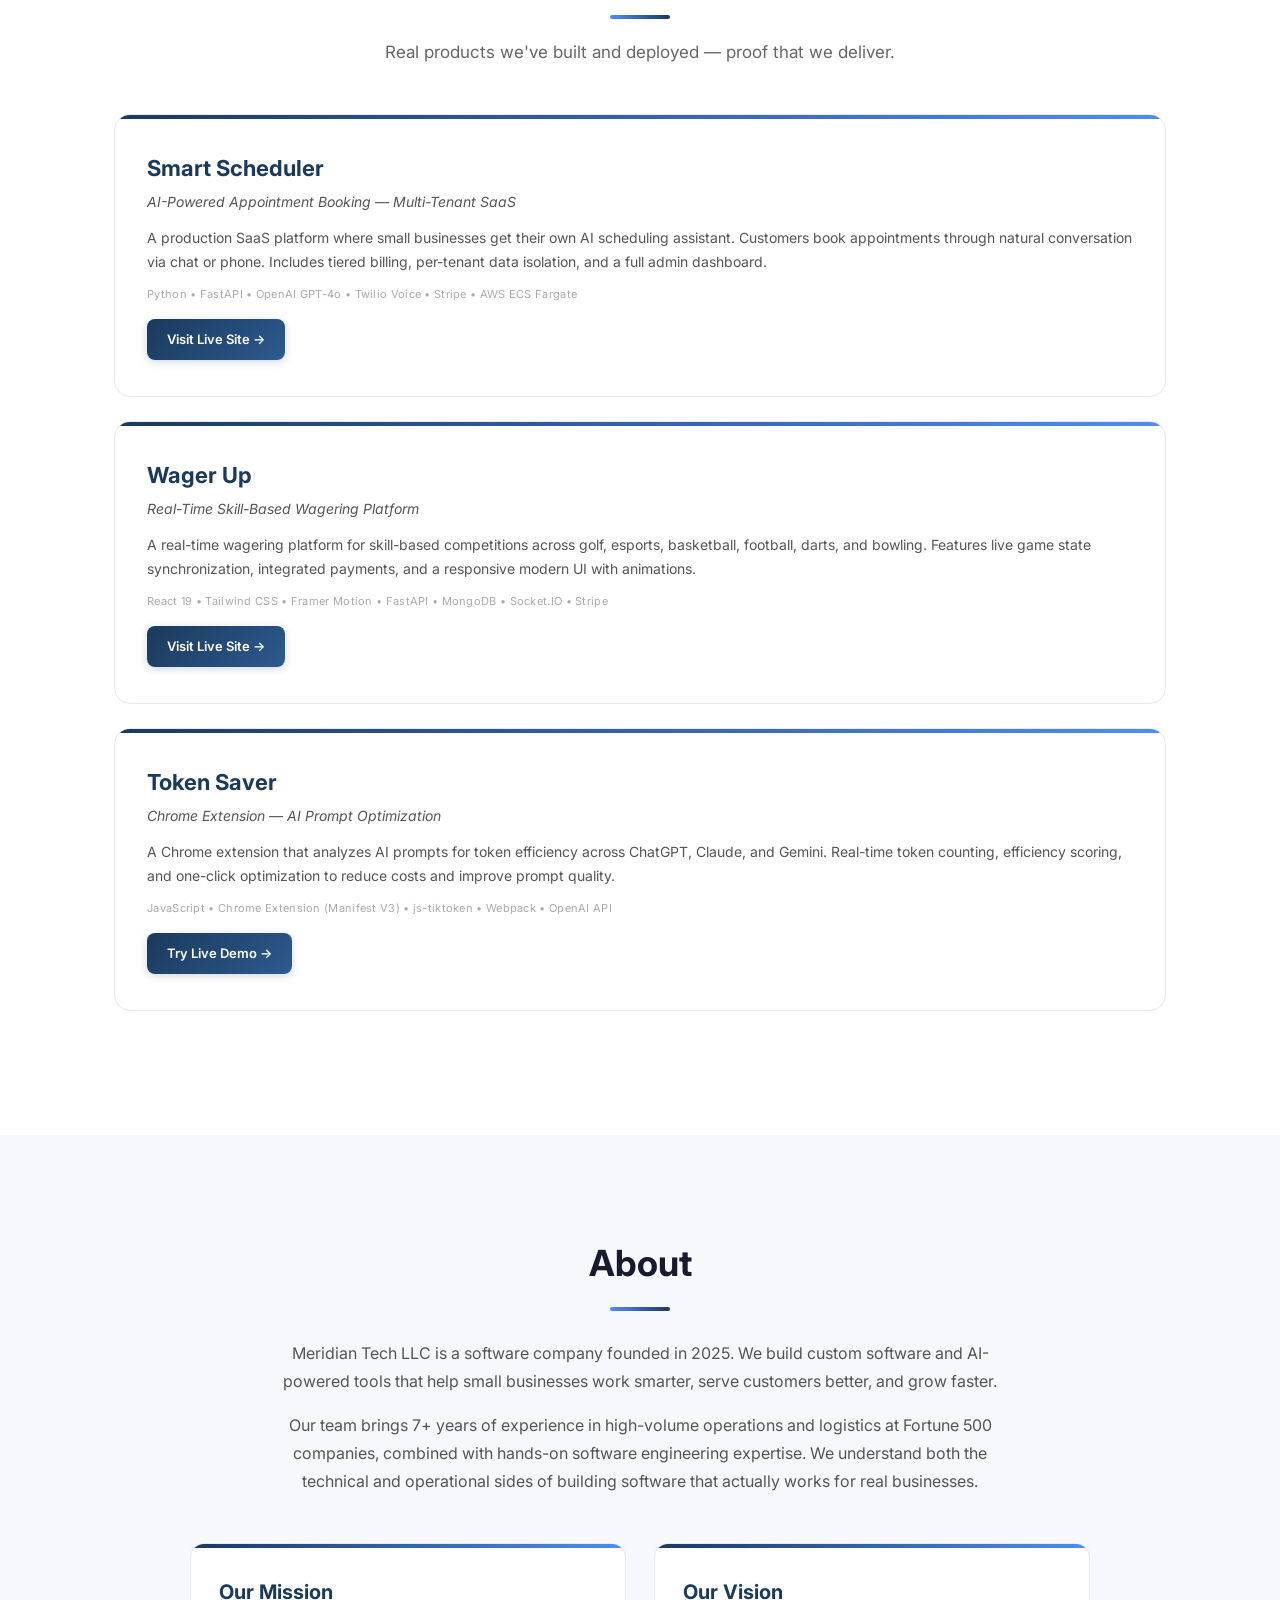
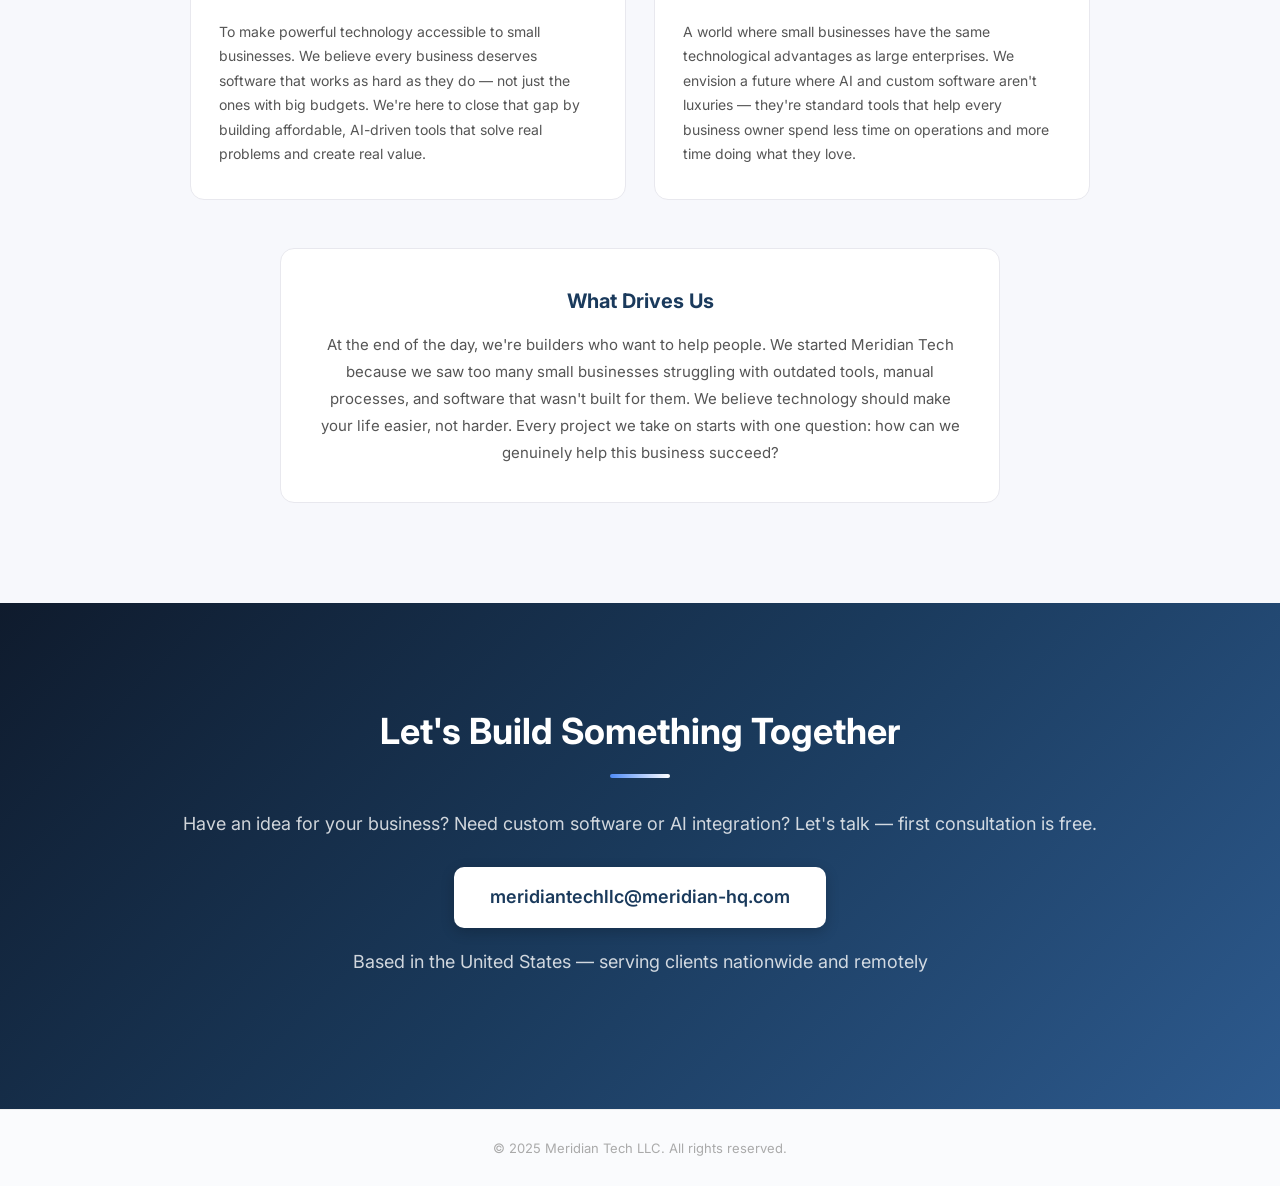
==== commit 92c2493f: "SEO: optimize title, meta description, H1, add structured data and Open Graph tags" ====
--- a/index.html
+++ b/index.html
@@ -3,13 +3,31 @@
 <head>
     <meta charset="UTF-8">
     <meta name="viewport" content="width=device-width, initial-scale=1.0">
-    <title>Meridian Tech LLC — Custom Software & AI Solutions for Small Businesses</title>
-    <meta name="description" content="Meridian Tech LLC builds custom software, AI integrations, and cloud solutions for small businesses. Get a free consultation today.">
+    <title>Custom Software & AI Development for Small Businesses | Meridian Tech</title>
+    <meta name="description" content="Meridian Tech builds custom web apps, AI tools, and SaaS platforms for small businesses. From MVP to production — affordable, AI-first software development. Free consultation.">
+    <meta name="keywords" content="custom software development, AI integration small business, SaaS development company, MVP software development, business automation software, hire software developer small business">
+    <meta property="og:title" content="Custom Software & AI Development for Small Businesses | Meridian Tech">
+    <meta property="og:description" content="We build custom web apps, AI-powered tools, and cloud solutions for small businesses ready to grow. From idea to deployed product.">
+    <meta property="og:type" content="website">
+    <meta property="og:url" content="https://meridian-hq.com">
+    <link rel="canonical" href="https://meridian-hq.com">
     <link rel="preconnect" href="https://fonts.googleapis.com">
     <link rel="preconnect" href="https://fonts.gstatic.com" crossorigin>
     <link href="https://fonts.googleapis.com/css2?family=Inter:wght@400;500;600;700&display=swap" rel="stylesheet">
     <link rel="stylesheet" href="styles.css">
     <link rel="icon" type="image/svg+xml" href="favicon.svg">
+    <script type="application/ld+json">
+    {
+        "@context": "https://schema.org",
+        "@type": "ProfessionalService",
+        "name": "Meridian Tech LLC",
+        "url": "https://meridian-hq.com",
+        "email": "meridiantechllc@meridian-hq.com",
+        "description": "Custom software development, AI integration, and SaaS platform development for small businesses.",
+        "areaServed": "United States",
+        "serviceType": ["Custom Software Development", "AI Integration", "SaaS Development", "Cloud Deployment", "Business Automation"]
+    }
+    </script>
 </head>
 <body>
 
@@ -31,8 +49,8 @@
 <!-- HERO -->
 <section class="hero">
     <div class="container">
-        <h1>We Build the Software<br>Your Business Needs</h1>
-        <p class="hero-sub">Custom web apps, AI-powered tools, and cloud solutions — designed for small businesses ready to grow. From idea to deployed product.</p>
+        <h1>Custom Software & AI Solutions<br>for Small Businesses</h1>
+        <p class="hero-sub">We build custom web apps, AI-powered tools, and cloud solutions — designed for small businesses ready to grow. From idea to deployed product.</p>
         <div class="hero-actions">
             <a href="#contact" class="btn btn-primary">Get a Free Consultation</a>
             <a href="#services" class="btn btn-outline">See What We Do</a>
@@ -251,7 +269,7 @@
         <div class="contact-info fade-in">
             <p>Have an idea for your business? Need custom software or AI integration? Let's talk — first consultation is free.</p>
             <a href="mailto:meridiantechllc@meridian-hq.com" class="btn btn-primary btn-lg">meridiantechllc@meridian-hq.com</a>
-            <p class="contact-location">United States</p>
+            <p class="contact-location">Based in the United States — serving clients nationwide and remotely</p>
         </div>
     </div>
 </section>
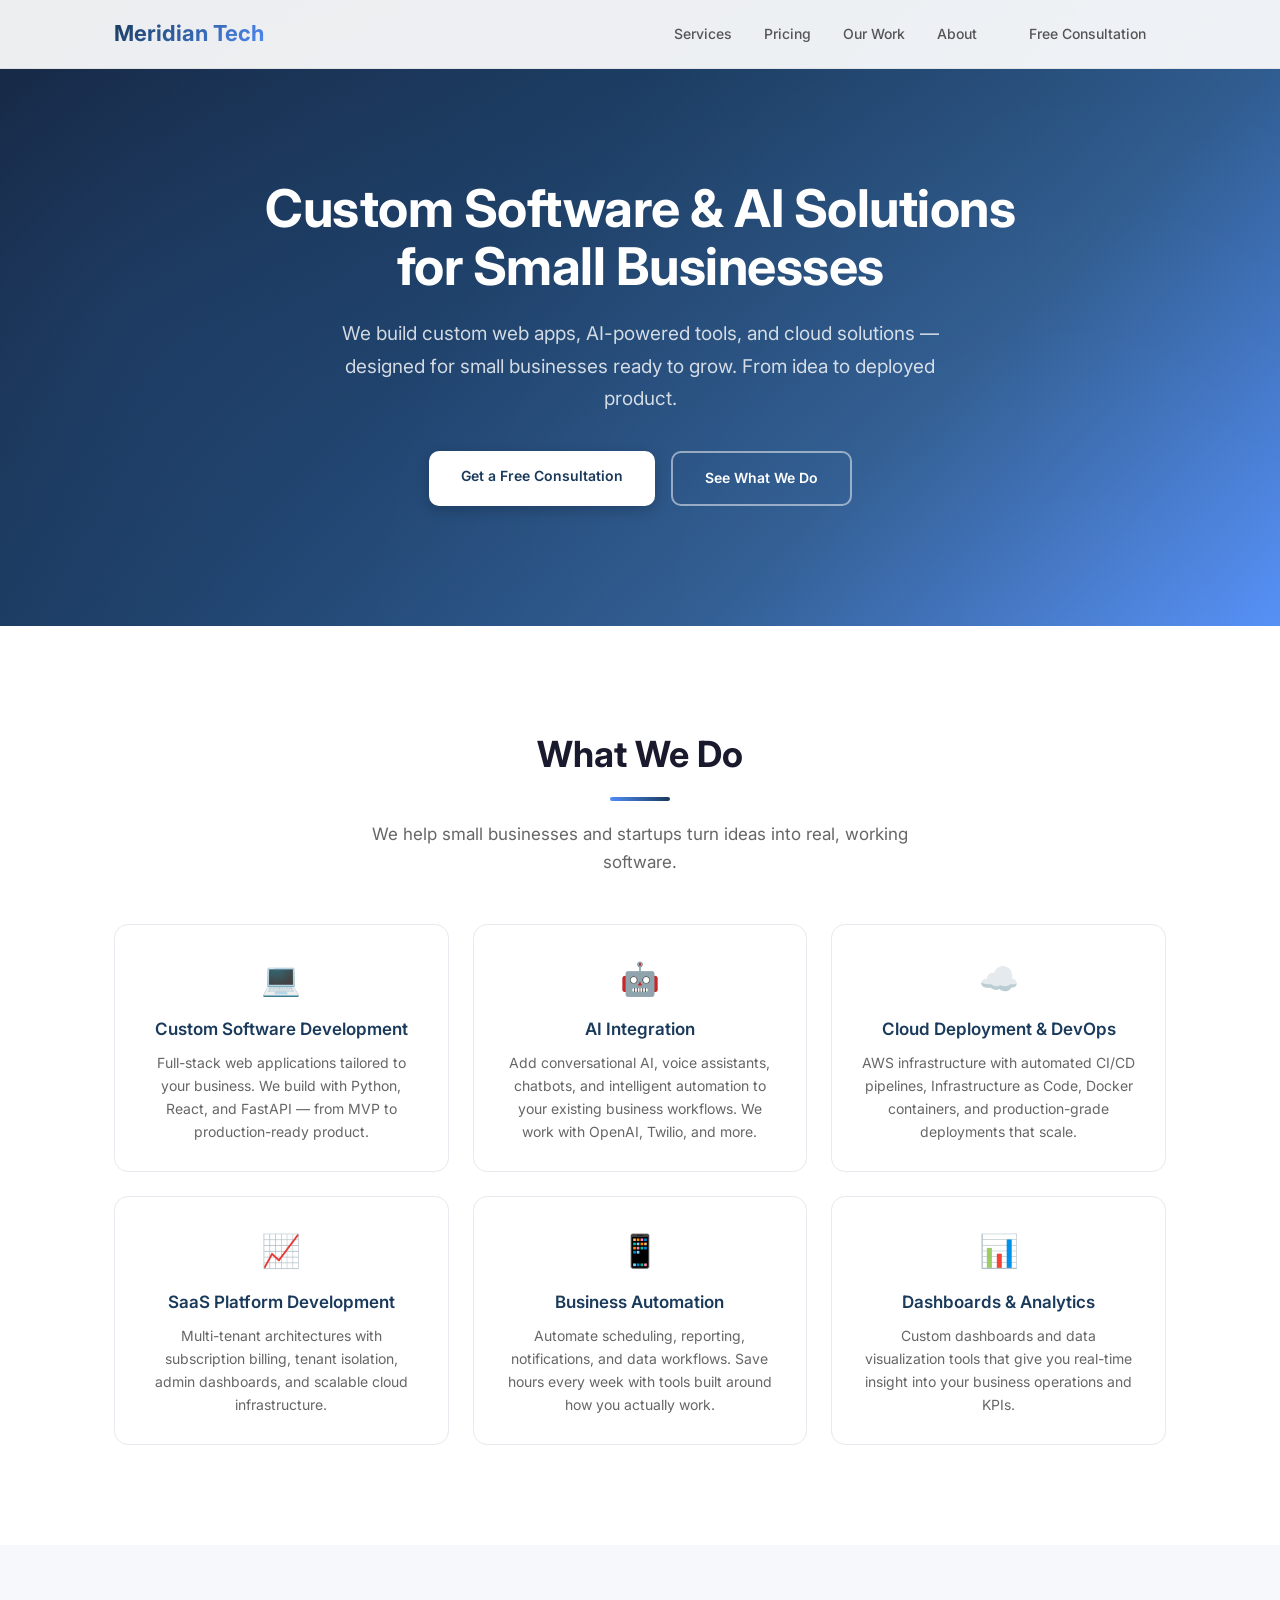
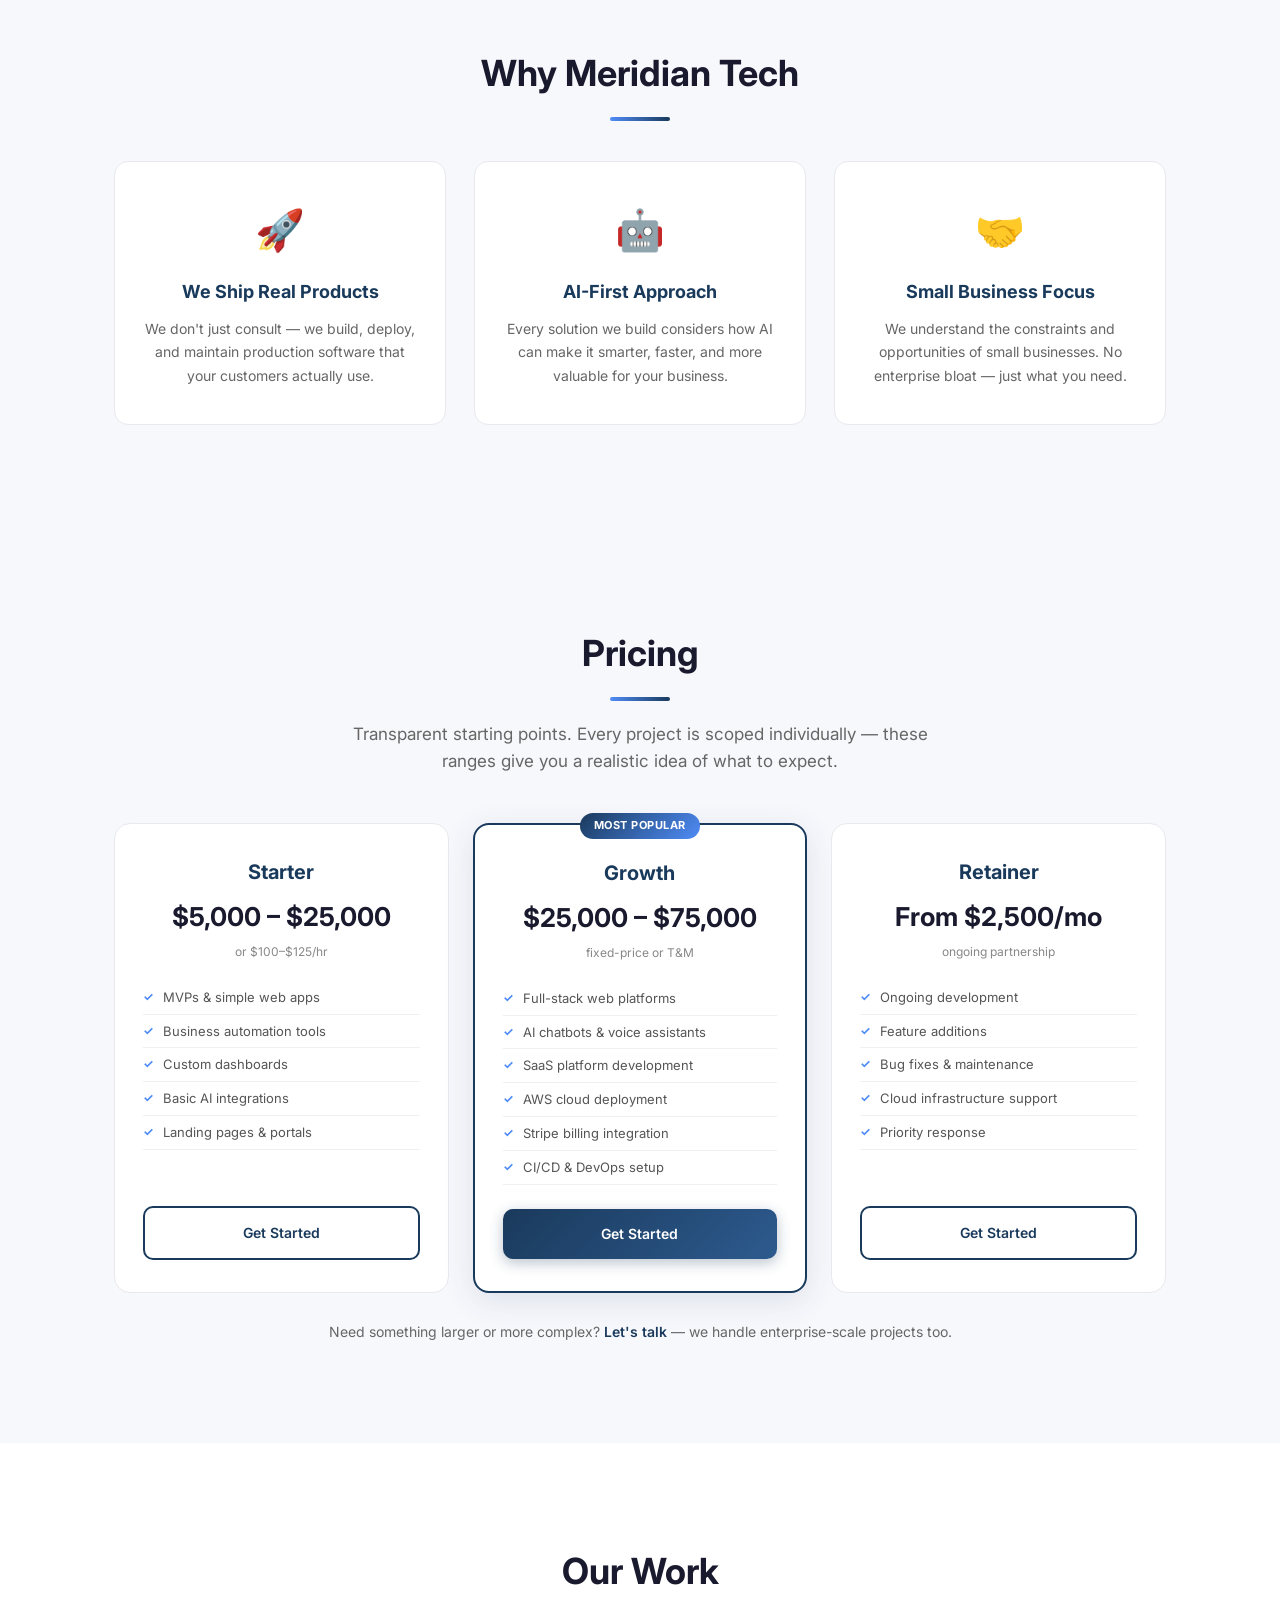
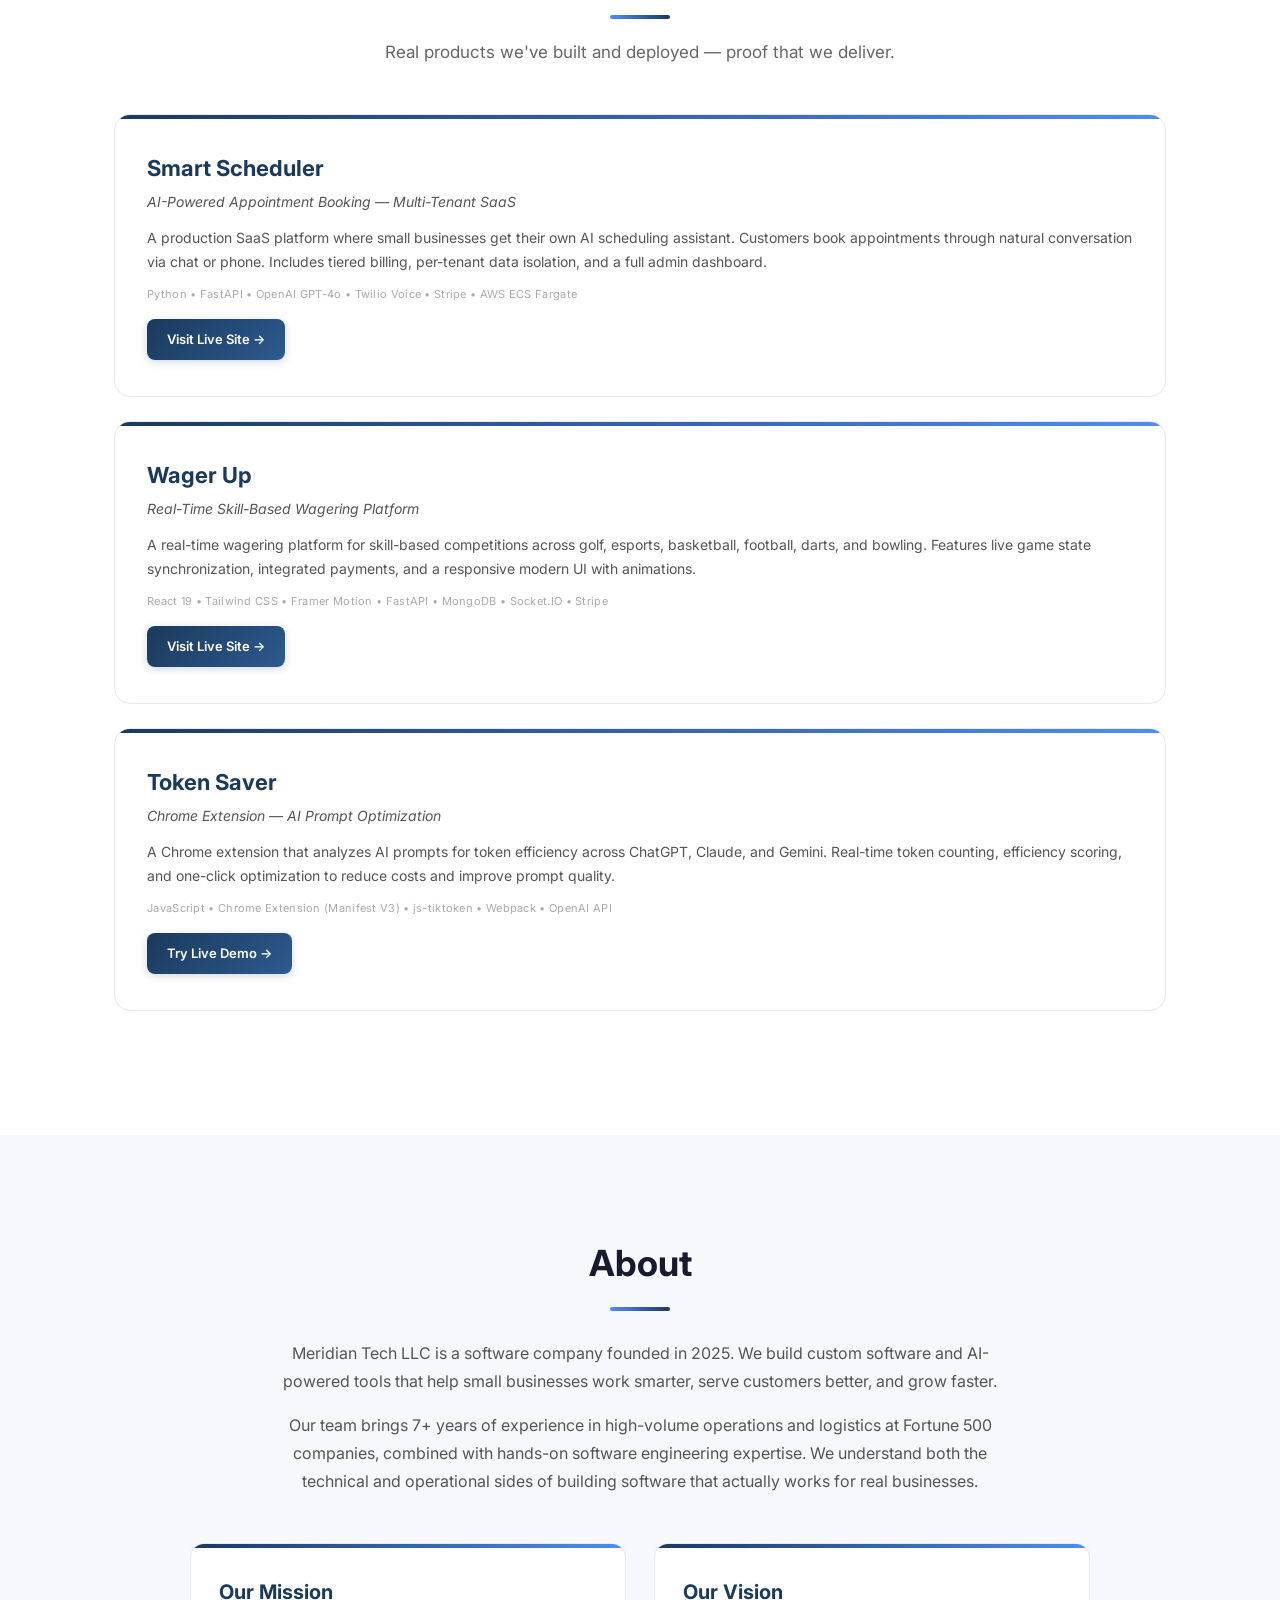
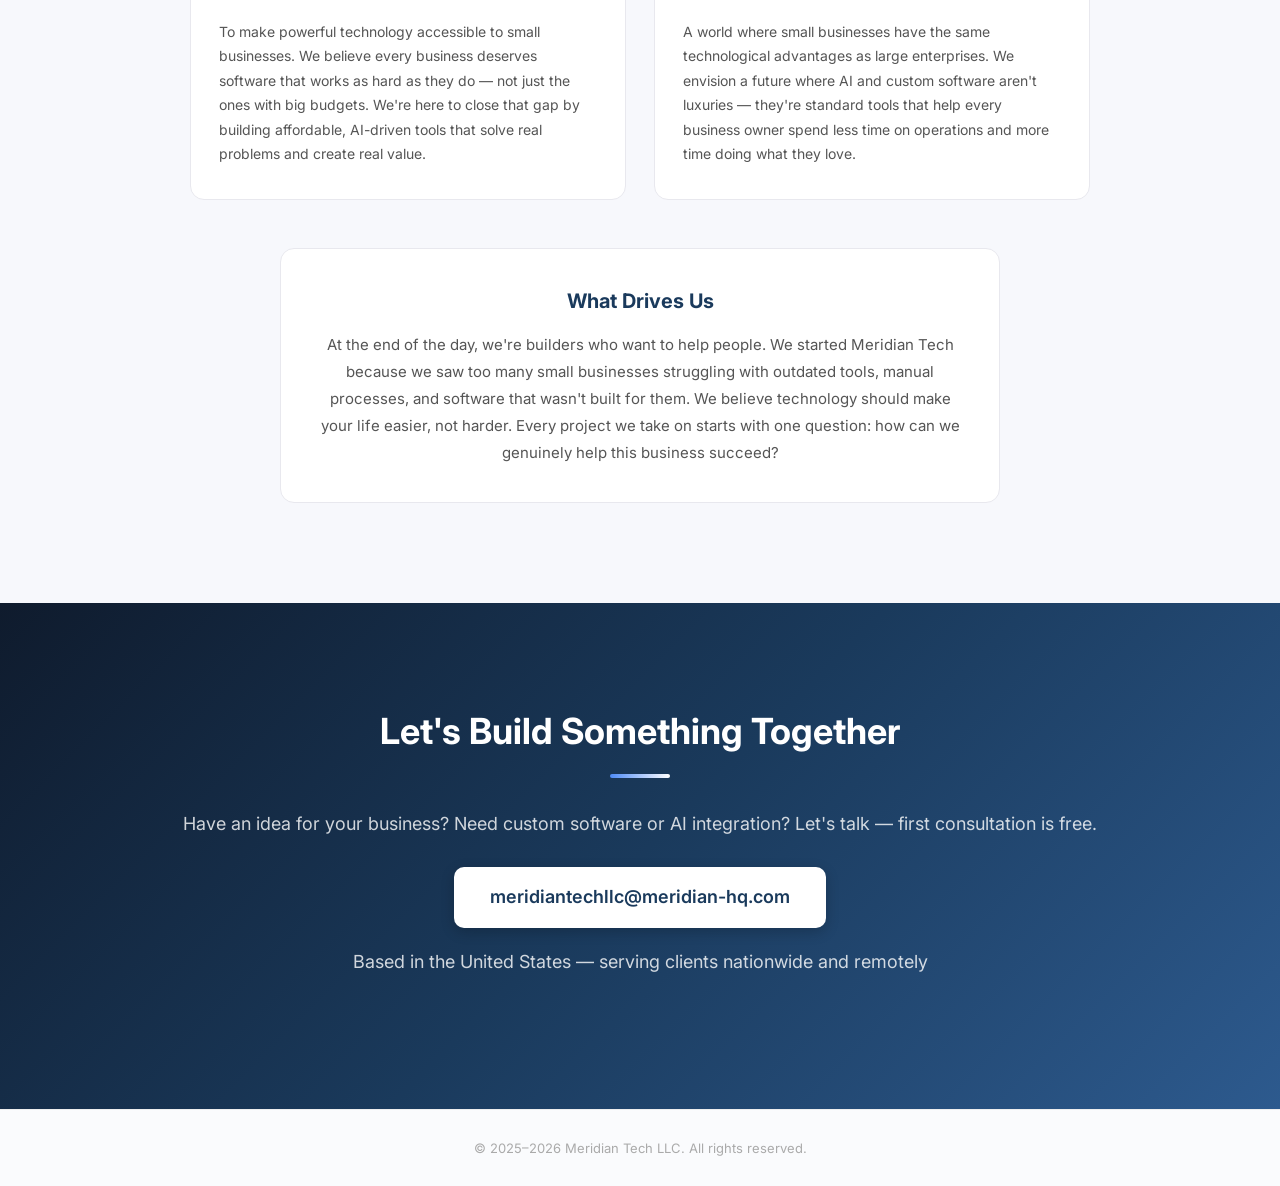
==== commit 0b75238f: "polish: add rel noopener, apple-touch-icon, aria labels, update copyright year" ====
--- a/index.html
+++ b/index.html
@@ -16,6 +16,7 @@
     <link href="https://fonts.googleapis.com/css2?family=Inter:wght@400;500;600;700&display=swap" rel="stylesheet">
     <link rel="stylesheet" href="styles.css">
     <link rel="icon" type="image/svg+xml" href="favicon.svg">
+    <link rel="apple-touch-icon" href="favicon.svg">
     <script type="application/ld+json">
     {
         "@context": "https://schema.org",
@@ -190,7 +191,7 @@
                 <p class="portfolio-tag">AI-Powered Appointment Booking — Multi-Tenant SaaS</p>
                 <p>A production SaaS platform where small businesses get their own AI scheduling assistant. Customers book appointments through natural conversation via chat or phone. Includes tiered billing, per-tenant data isolation, and a full admin dashboard.</p>
                 <div class="card-tech">Python &bull; FastAPI &bull; OpenAI GPT-4o &bull; Twilio Voice &bull; Stripe &bull; AWS ECS Fargate</div>
-                <a href="https://ai-scheduling-agent.com" class="btn btn-sm" target="_blank">Visit Live Site &rarr;</a>
+                <a href="https://ai-scheduling-agent.com" class="btn btn-sm" target="_blank" rel="noopener noreferrer">Visit Live Site &rarr;</a>
             </div>
         </div>
 
@@ -200,7 +201,7 @@
                 <p class="portfolio-tag">Real-Time Skill-Based Wagering Platform</p>
                 <p>A real-time wagering platform for skill-based competitions across golf, esports, basketball, football, darts, and bowling. Features live game state synchronization, integrated payments, and a responsive modern UI with animations.</p>
                 <div class="card-tech">React 19 &bull; Tailwind CSS &bull; Framer Motion &bull; FastAPI &bull; MongoDB &bull; Socket.IO &bull; Stripe</div>
-                <a href="https://wagerupapp.com" class="btn btn-sm" target="_blank">Visit Live Site &rarr;</a>
+                <a href="https://wagerupapp.com" class="btn btn-sm" target="_blank" rel="noopener noreferrer">Visit Live Site &rarr;</a>
             </div>
         </div>
 
@@ -210,7 +211,7 @@
                 <p class="portfolio-tag">Chrome Extension — AI Prompt Optimization</p>
                 <p>A Chrome extension that analyzes AI prompts for token efficiency across ChatGPT, Claude, and Gemini. Real-time token counting, efficiency scoring, and one-click optimization to reduce costs and improve prompt quality.</p>
                 <div class="card-tech">JavaScript &bull; Chrome Extension (Manifest V3) &bull; js-tiktoken &bull; Webpack &bull; OpenAI API</div>
-                <a href="https://todddunn84-ux.github.io/Token-Saver/" class="btn btn-sm" target="_blank">Try Live Demo &rarr;</a>
+                <a href="https://todddunn84-ux.github.io/Token-Saver/" class="btn btn-sm" target="_blank" rel="noopener noreferrer">Try Live Demo &rarr;</a>
             </div>
         </div>
     </div>
@@ -268,7 +269,7 @@
         <h2 class="section-title fade-in">Let's Build Something Together</h2>
         <div class="contact-info fade-in">
             <p>Have an idea for your business? Need custom software or AI integration? Let's talk — first consultation is free.</p>
-            <a href="mailto:meridiantechllc@meridian-hq.com" class="btn btn-primary btn-lg">meridiantechllc@meridian-hq.com</a>
+            <a href="mailto:meridiantechllc@meridian-hq.com" class="btn btn-primary btn-lg" aria-label="Email Meridian Tech for a free consultation">meridiantechllc@meridian-hq.com</a>
             <p class="contact-location">Based in the United States — serving clients nationwide and remotely</p>
         </div>
     </div>
@@ -277,7 +278,7 @@
 <!-- FOOTER -->
 <footer class="footer">
     <div class="container">
-        <p>&copy; 2025 Meridian Tech LLC. All rights reserved.</p>
+        <p>&copy; 2025–2026 Meridian Tech LLC. All rights reserved.</p>
     </div>
 </footer>
 
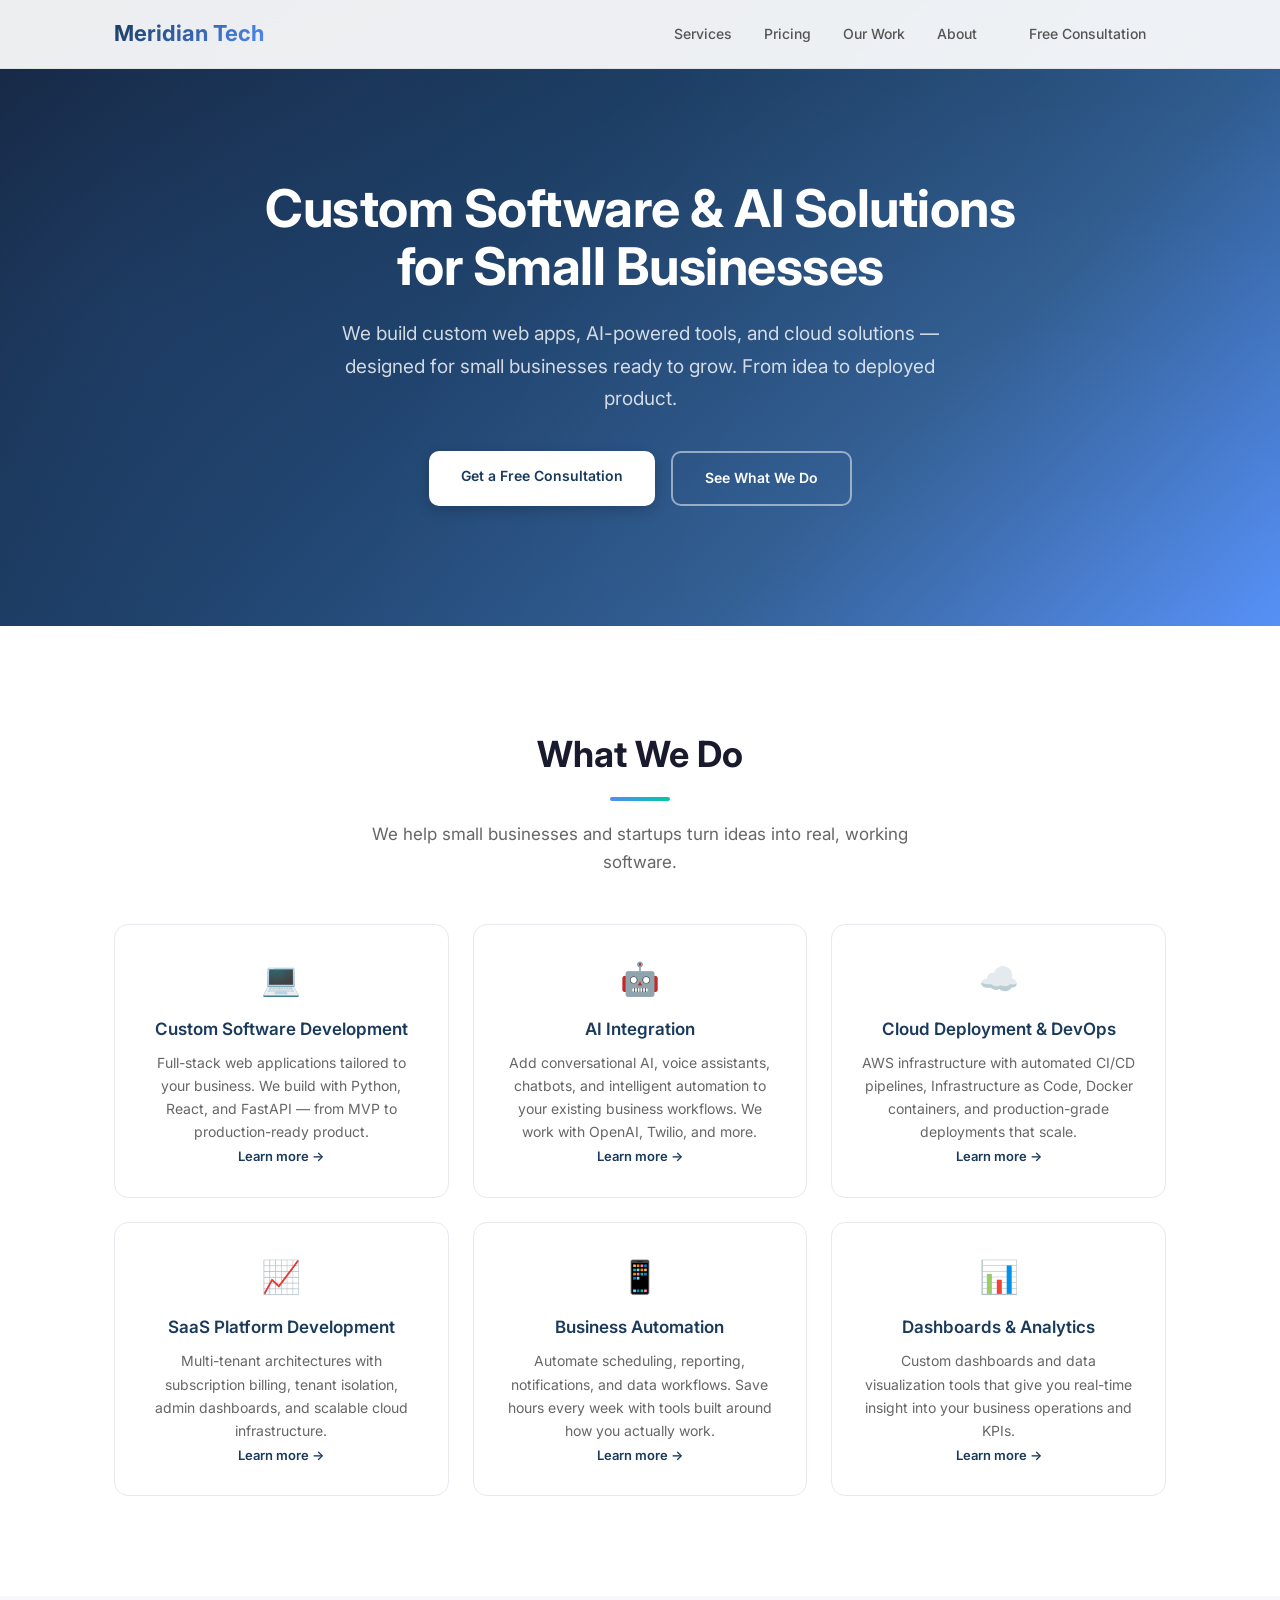
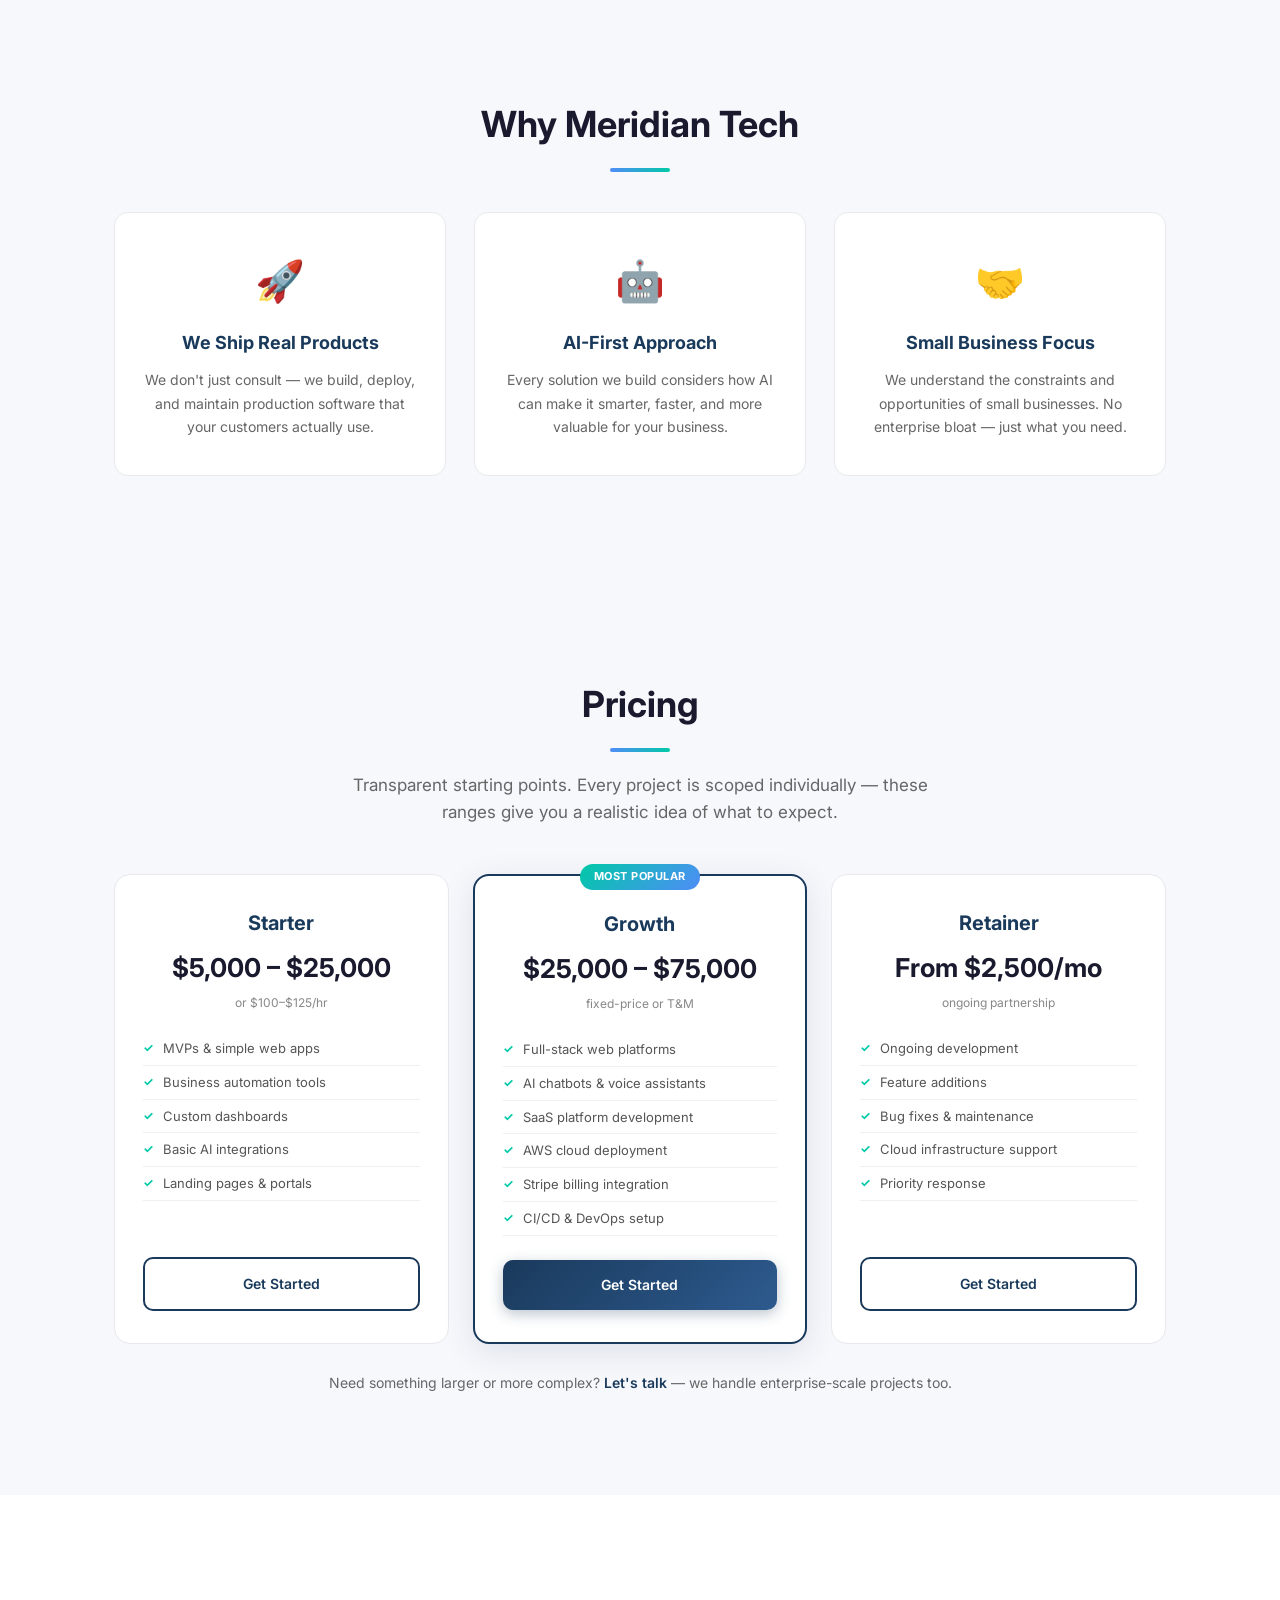
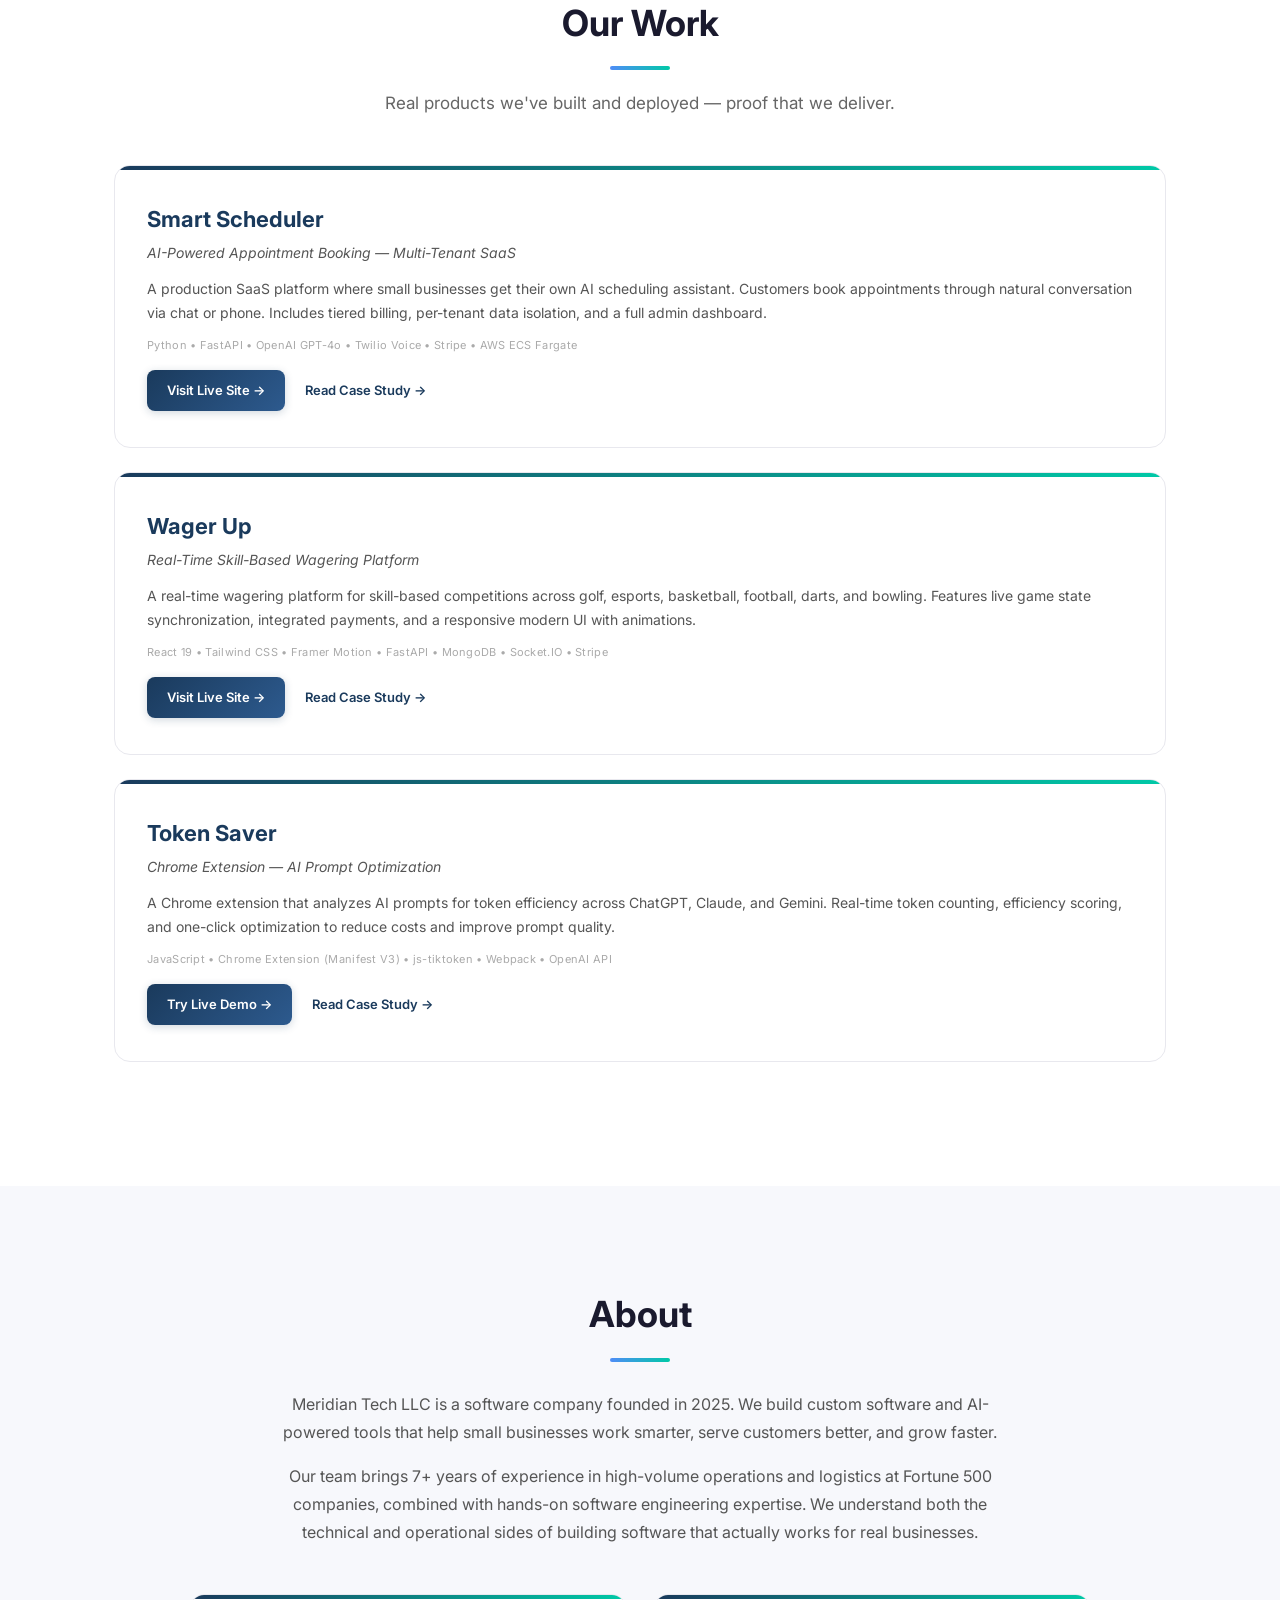
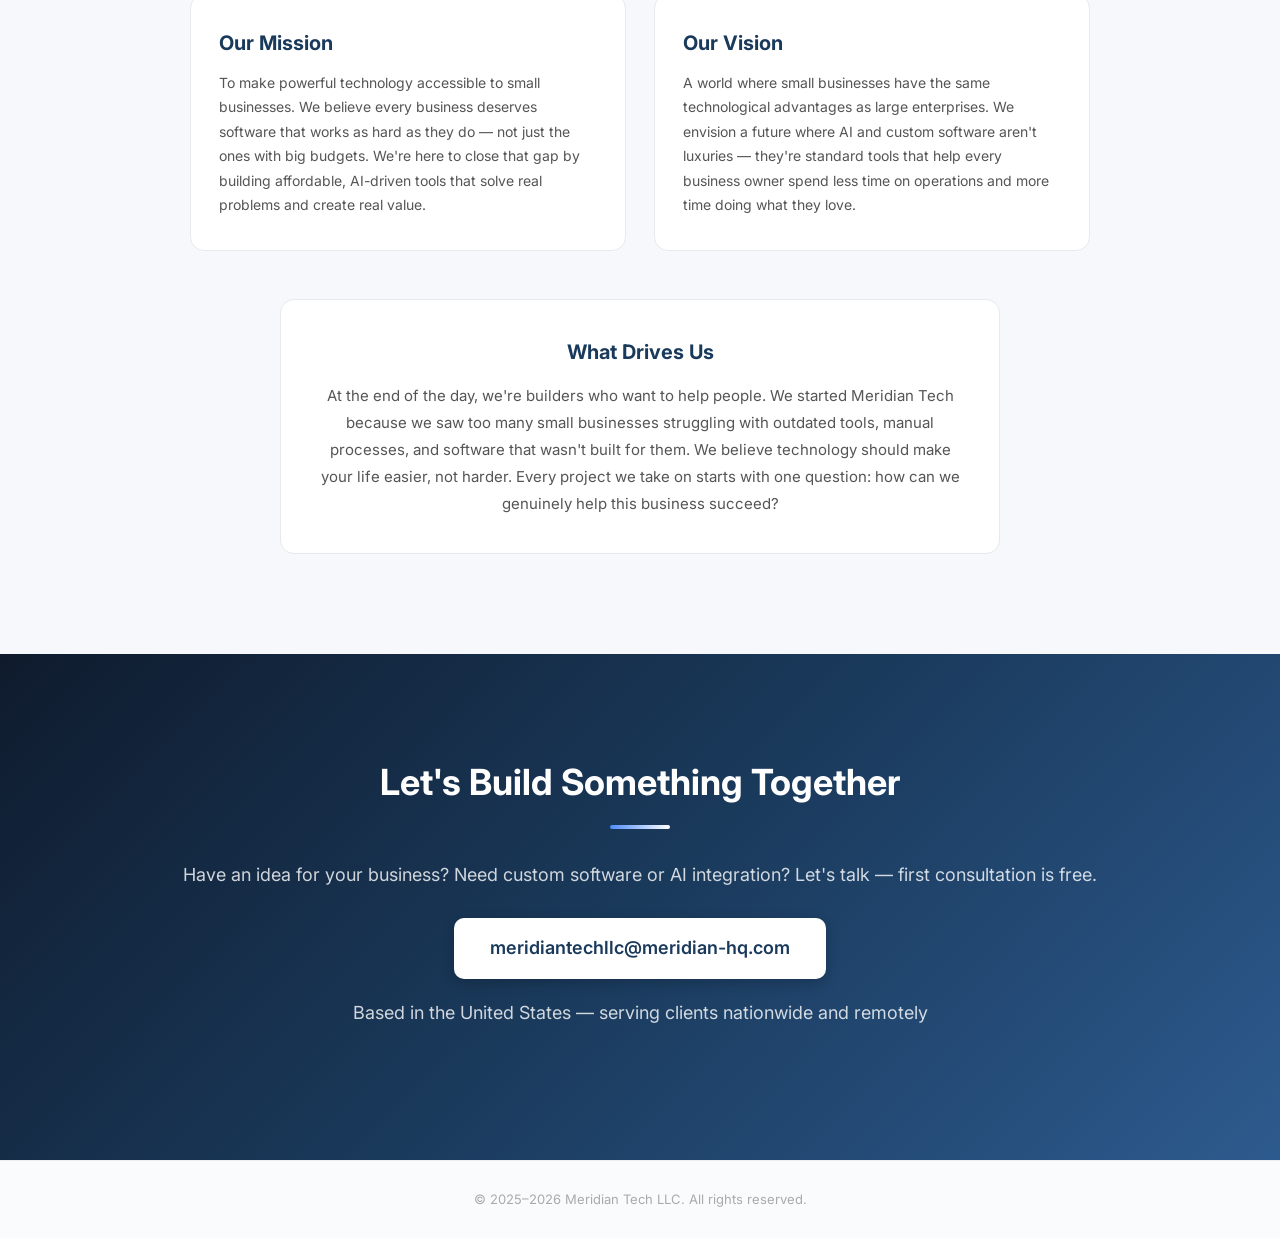
==== commit f1d4540c: "add 6 service pages, 3 case study pages, update homepage with links and sitemap" ====
--- a/index.html
+++ b/index.html
@@ -17,6 +17,14 @@
     <link rel="stylesheet" href="styles.css">
     <link rel="icon" type="image/svg+xml" href="favicon.svg">
     <link rel="apple-touch-icon" href="favicon.svg">
+    <!-- Google tag (gtag.js) -->
+    <script async src="https://www.googletagmanager.com/gtag/js?id=AW-18060343797"></script>
+    <script>
+      window.dataLayer = window.dataLayer || [];
+      function gtag(){dataLayer.push(arguments);}
+      gtag('js', new Date());
+      gtag('config', 'AW-18060343797');
+    </script>
     <script type="application/ld+json">
     {
         "@context": "https://schema.org",
@@ -69,31 +77,37 @@
                 <div class="service-icon">&#128187;</div>
                 <h4>Custom Software Development</h4>
                 <p>Full-stack web applications tailored to your business. We build with Python, React, and FastAPI — from MVP to production-ready product.</p>
+                <a href="services/custom-software.html" style="color:#1a3a5c;font-weight:600;font-size:13px;">Learn more &rarr;</a>
             </div>
             <div class="service fade-in">
                 <div class="service-icon">&#129302;</div>
                 <h4>AI Integration</h4>
                 <p>Add conversational AI, voice assistants, chatbots, and intelligent automation to your existing business workflows. We work with OpenAI, Twilio, and more.</p>
+                <a href="services/ai-integration.html" style="color:#1a3a5c;font-weight:600;font-size:13px;">Learn more &rarr;</a>
             </div>
             <div class="service fade-in">
                 <div class="service-icon">&#9729;&#65039;</div>
                 <h4>Cloud Deployment &amp; DevOps</h4>
                 <p>AWS infrastructure with automated CI/CD pipelines, Infrastructure as Code, Docker containers, and production-grade deployments that scale.</p>
+                <a href="services/cloud-devops.html" style="color:#1a3a5c;font-weight:600;font-size:13px;">Learn more &rarr;</a>
             </div>
             <div class="service fade-in">
                 <div class="service-icon">&#128200;</div>
                 <h4>SaaS Platform Development</h4>
                 <p>Multi-tenant architectures with subscription billing, tenant isolation, admin dashboards, and scalable cloud infrastructure.</p>
+                <a href="services/saas-development.html" style="color:#1a3a5c;font-weight:600;font-size:13px;">Learn more &rarr;</a>
             </div>
             <div class="service fade-in">
                 <div class="service-icon">&#128241;</div>
                 <h4>Business Automation</h4>
                 <p>Automate scheduling, reporting, notifications, and data workflows. Save hours every week with tools built around how you actually work.</p>
+                <a href="services/business-automation.html" style="color:#1a3a5c;font-weight:600;font-size:13px;">Learn more &rarr;</a>
             </div>
             <div class="service fade-in">
                 <div class="service-icon">&#128202;</div>
                 <h4>Dashboards &amp; Analytics</h4>
                 <p>Custom dashboards and data visualization tools that give you real-time insight into your business operations and KPIs.</p>
+                <a href="services/dashboards-analytics.html" style="color:#1a3a5c;font-weight:600;font-size:13px;">Learn more &rarr;</a>
             </div>
         </div>
     </div>
@@ -192,6 +206,7 @@
                 <p>A production SaaS platform where small businesses get their own AI scheduling assistant. Customers book appointments through natural conversation via chat or phone. Includes tiered billing, per-tenant data isolation, and a full admin dashboard.</p>
                 <div class="card-tech">Python &bull; FastAPI &bull; OpenAI GPT-4o &bull; Twilio Voice &bull; Stripe &bull; AWS ECS Fargate</div>
                 <a href="https://ai-scheduling-agent.com" class="btn btn-sm" target="_blank" rel="noopener noreferrer">Visit Live Site &rarr;</a>
+                <a href="work/smart-scheduler.html" style="color:#1a3a5c;font-weight:600;font-size:13px;margin-left:16px;">Read Case Study &rarr;</a>
             </div>
         </div>
 
@@ -202,6 +217,7 @@
                 <p>A real-time wagering platform for skill-based competitions across golf, esports, basketball, football, darts, and bowling. Features live game state synchronization, integrated payments, and a responsive modern UI with animations.</p>
                 <div class="card-tech">React 19 &bull; Tailwind CSS &bull; Framer Motion &bull; FastAPI &bull; MongoDB &bull; Socket.IO &bull; Stripe</div>
                 <a href="https://wagerupapp.com" class="btn btn-sm" target="_blank" rel="noopener noreferrer">Visit Live Site &rarr;</a>
+                <a href="work/wager-up.html" style="color:#1a3a5c;font-weight:600;font-size:13px;margin-left:16px;">Read Case Study &rarr;</a>
             </div>
         </div>
 
@@ -212,6 +228,7 @@
                 <p>A Chrome extension that analyzes AI prompts for token efficiency across ChatGPT, Claude, and Gemini. Real-time token counting, efficiency scoring, and one-click optimization to reduce costs and improve prompt quality.</p>
                 <div class="card-tech">JavaScript &bull; Chrome Extension (Manifest V3) &bull; js-tiktoken &bull; Webpack &bull; OpenAI API</div>
                 <a href="https://todddunn84-ux.github.io/Token-Saver/" class="btn btn-sm" target="_blank" rel="noopener noreferrer">Try Live Demo &rarr;</a>
+                <a href="work/token-saver.html" style="color:#1a3a5c;font-weight:600;font-size:13px;margin-left:16px;">Read Case Study &rarr;</a>
             </div>
         </div>
     </div>
--- a/styles.css
+++ b/styles.css
@@ -27,7 +27,7 @@
     display: block;
     width: 60px;
     height: 4px;
-    background: linear-gradient(90deg, #4f8cf7, #1a3a5c);
+    background: linear-gradient(90deg, #4f8cf7, #00c9a7);
     border-radius: 2px;
     margin: 14px auto 0;
 }
@@ -72,7 +72,7 @@
 .nav-links a:not(.btn):hover { color: #1a3a5c; }
 .nav-links a:not(.btn)::after {
     content: ''; position: absolute; bottom: -4px; left: 0;
-    width: 0; height: 2px; background: #4f8cf7; transition: width 0.3s;
+    width: 0; height: 2px; background: #00c9a7; transition: width 0.3s;
 }
 .nav-links a:not(.btn):hover::after { width: 100%; }
 .mobile-toggle { display: none; background: none; border: none; font-size: 26px; cursor: pointer; color: #333; }
@@ -164,7 +164,7 @@
 }
 .pricing-badge {
     position: absolute; top: -12px; left: 50%; transform: translateX(-50%);
-    background: linear-gradient(135deg, #1a3a5c, #4f8cf7);
+    background: linear-gradient(135deg, #00c9a7, #4f8cf7);
     color: #fff; font-size: 11px; font-weight: 700; padding: 4px 14px;
     border-radius: 20px; letter-spacing: 0.5px; text-transform: uppercase;
 }
@@ -178,7 +178,7 @@
 }
 .pricing-list li::before {
     content: '✓'; position: absolute; left: 0;
-    color: #4f8cf7; font-weight: 700; font-size: 12px;
+    color: #00c9a7; font-weight: 700; font-size: 12px;
 }
 .pricing-note { text-align: center; font-size: 14px; color: #666; margin-top: 28px; }
 .pricing-note a { color: #1a3a5c; font-weight: 600; }
@@ -191,7 +191,7 @@
 }
 .portfolio-item::before {
     content: ''; position: absolute; top: 0; left: 0; right: 0;
-    height: 4px; background: linear-gradient(90deg, #1a3a5c, #4f8cf7);
+    height: 4px; background: linear-gradient(90deg, #1a3a5c, #00c9a7);
 }
 .portfolio-item:hover { box-shadow: 0 12px 40px rgba(0,0,0,0.08); transform: translateY(-3px); }
 .portfolio-info h3 { font-size: 22px; font-weight: 700; color: #1a3a5c; margin-bottom: 4px; }
@@ -234,7 +234,7 @@
 }
 .mv-card::before {
     content: ''; position: absolute; top: 0; left: 0; right: 0;
-    height: 4px; background: linear-gradient(90deg, #1a3a5c, #4f8cf7);
+    height: 4px; background: linear-gradient(90deg, #1a3a5c, #00c9a7);
 }
 .mv-card:hover { box-shadow: 0 10px 32px rgba(0,0,0,0.08); transform: translateY(-3px); }
 .mv-card h3 {
